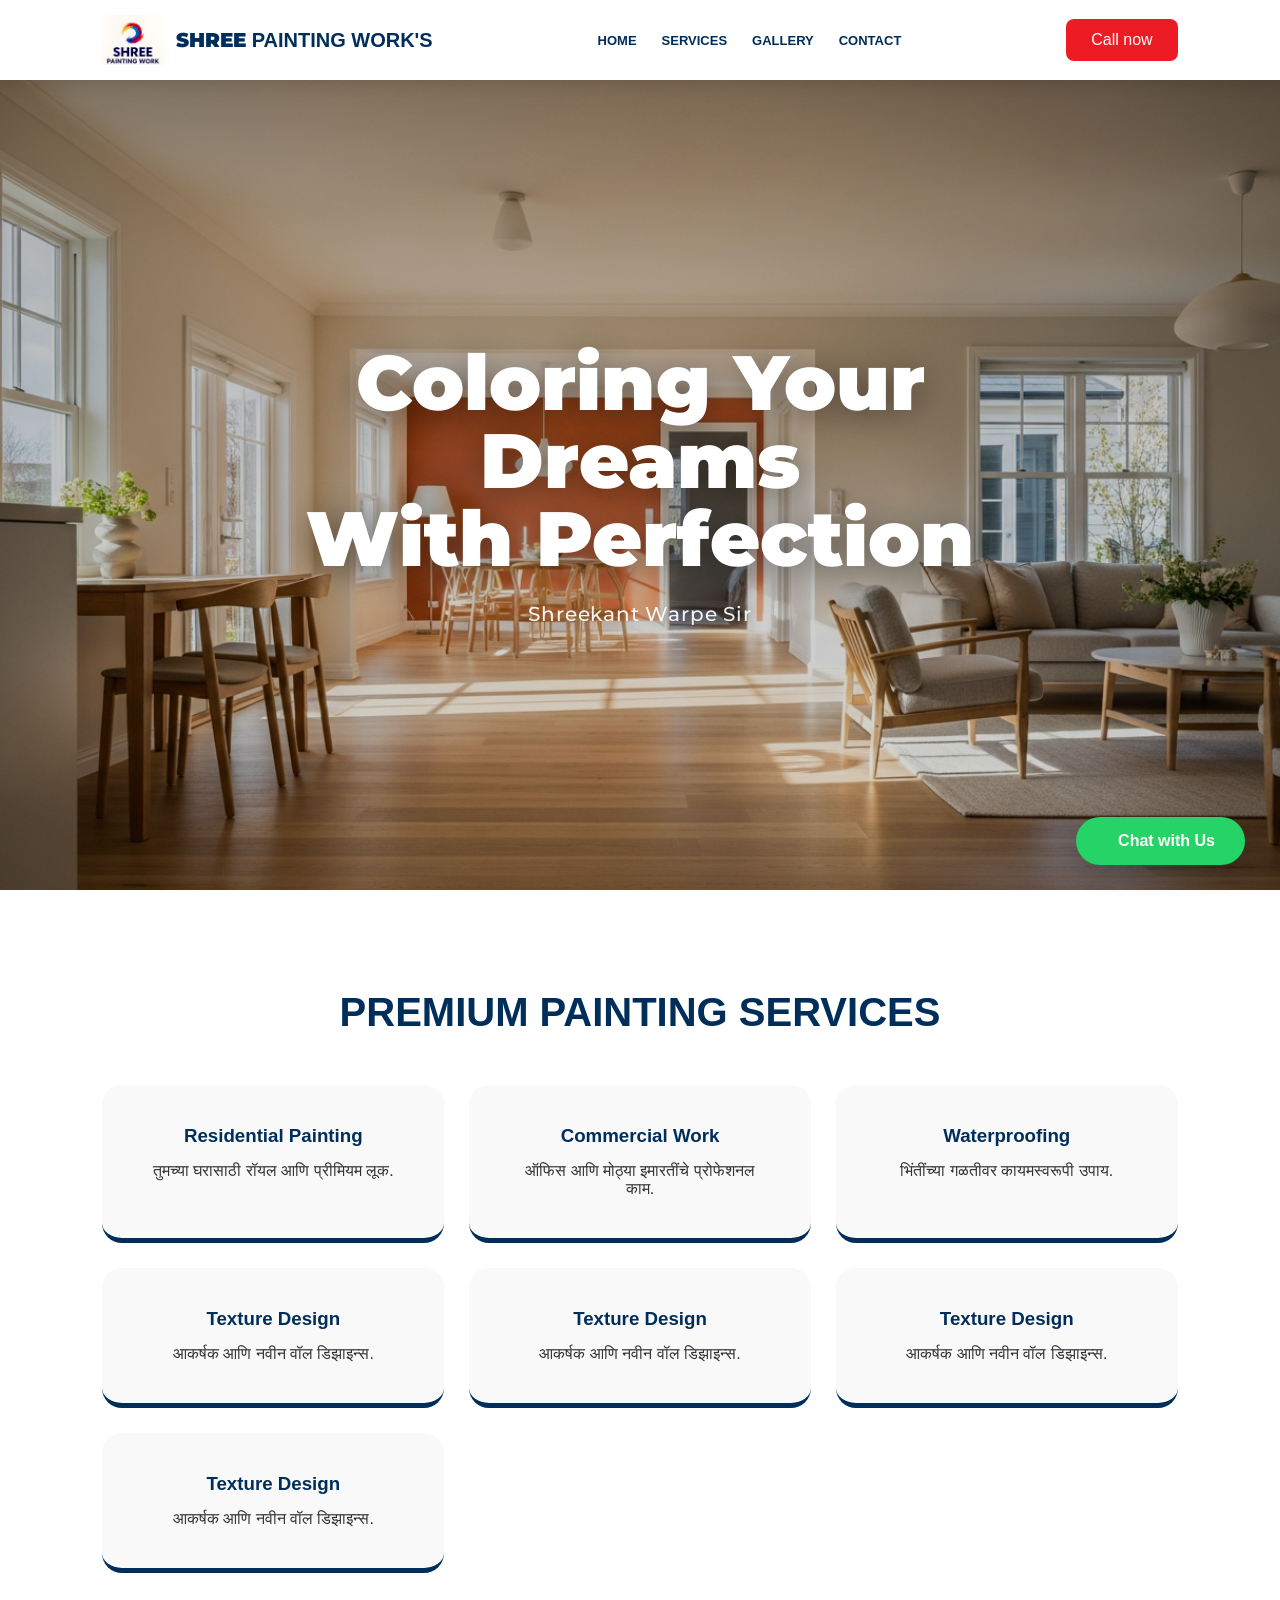
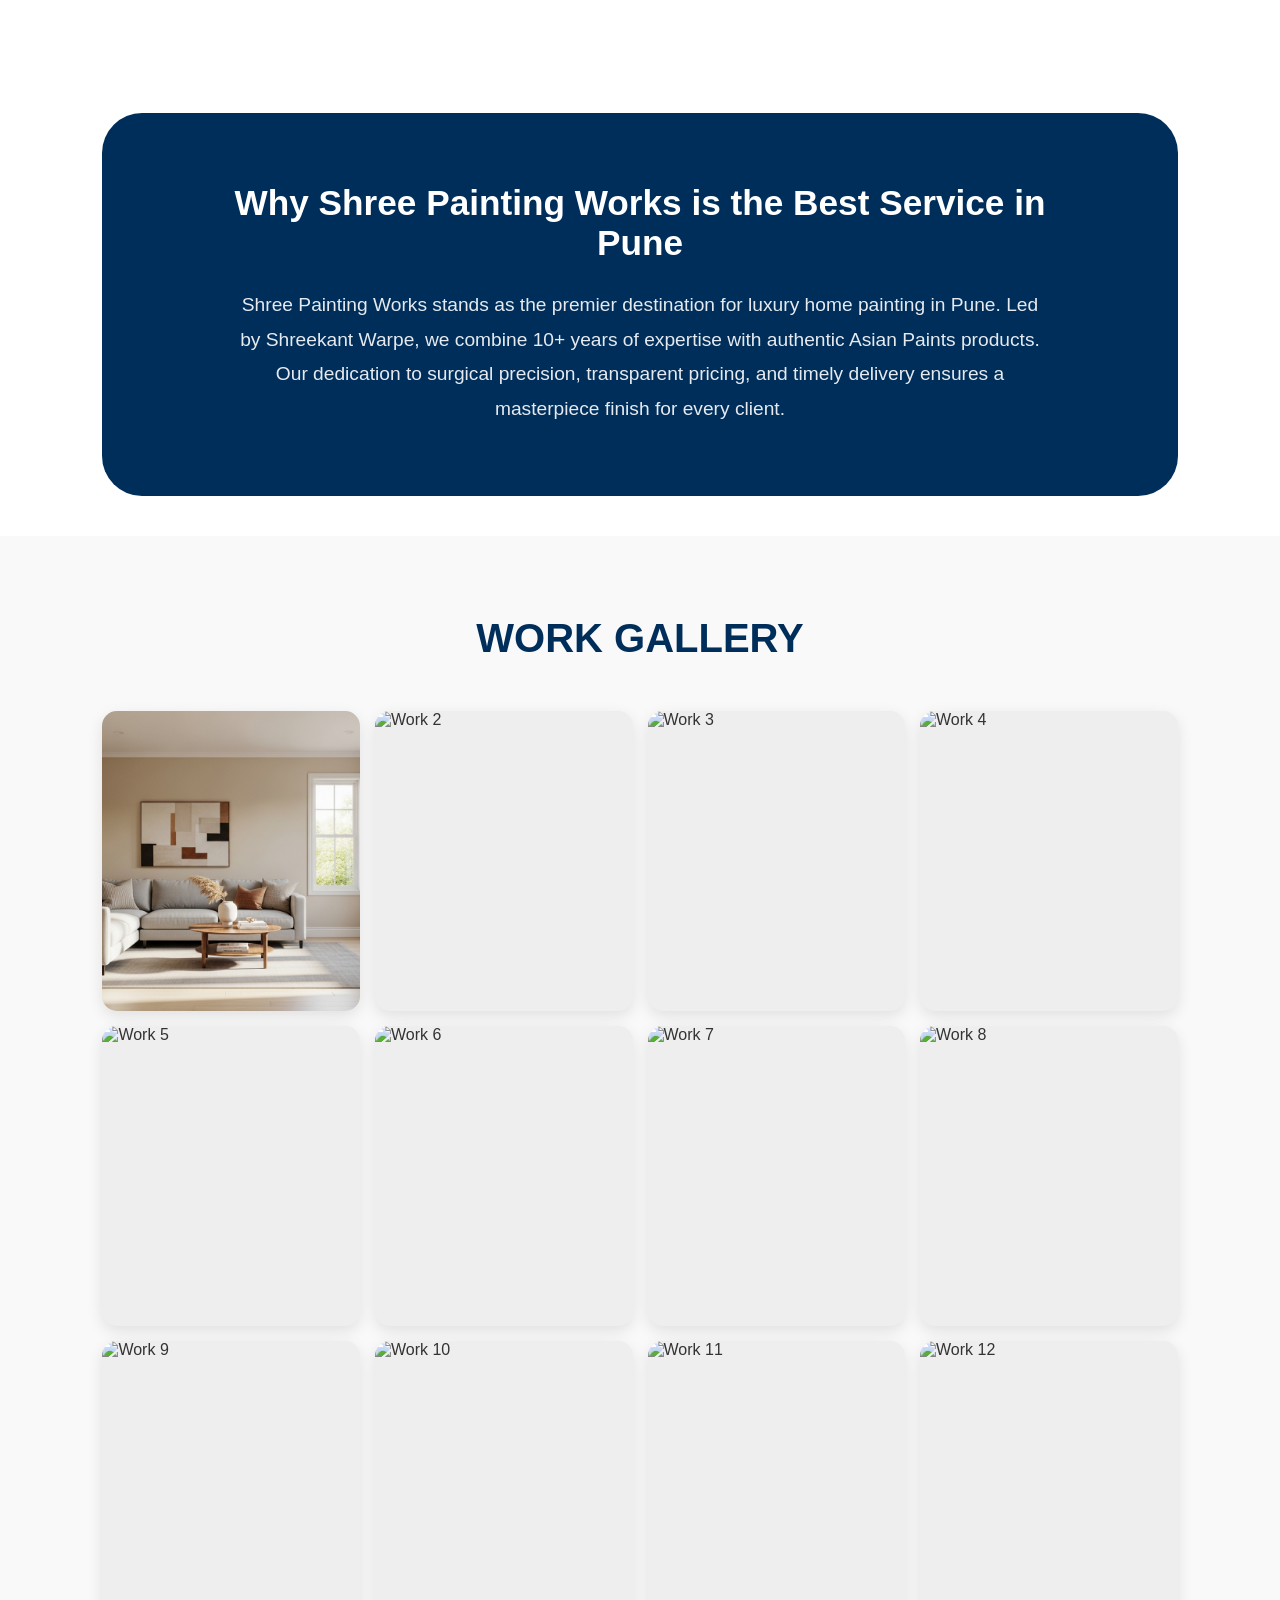
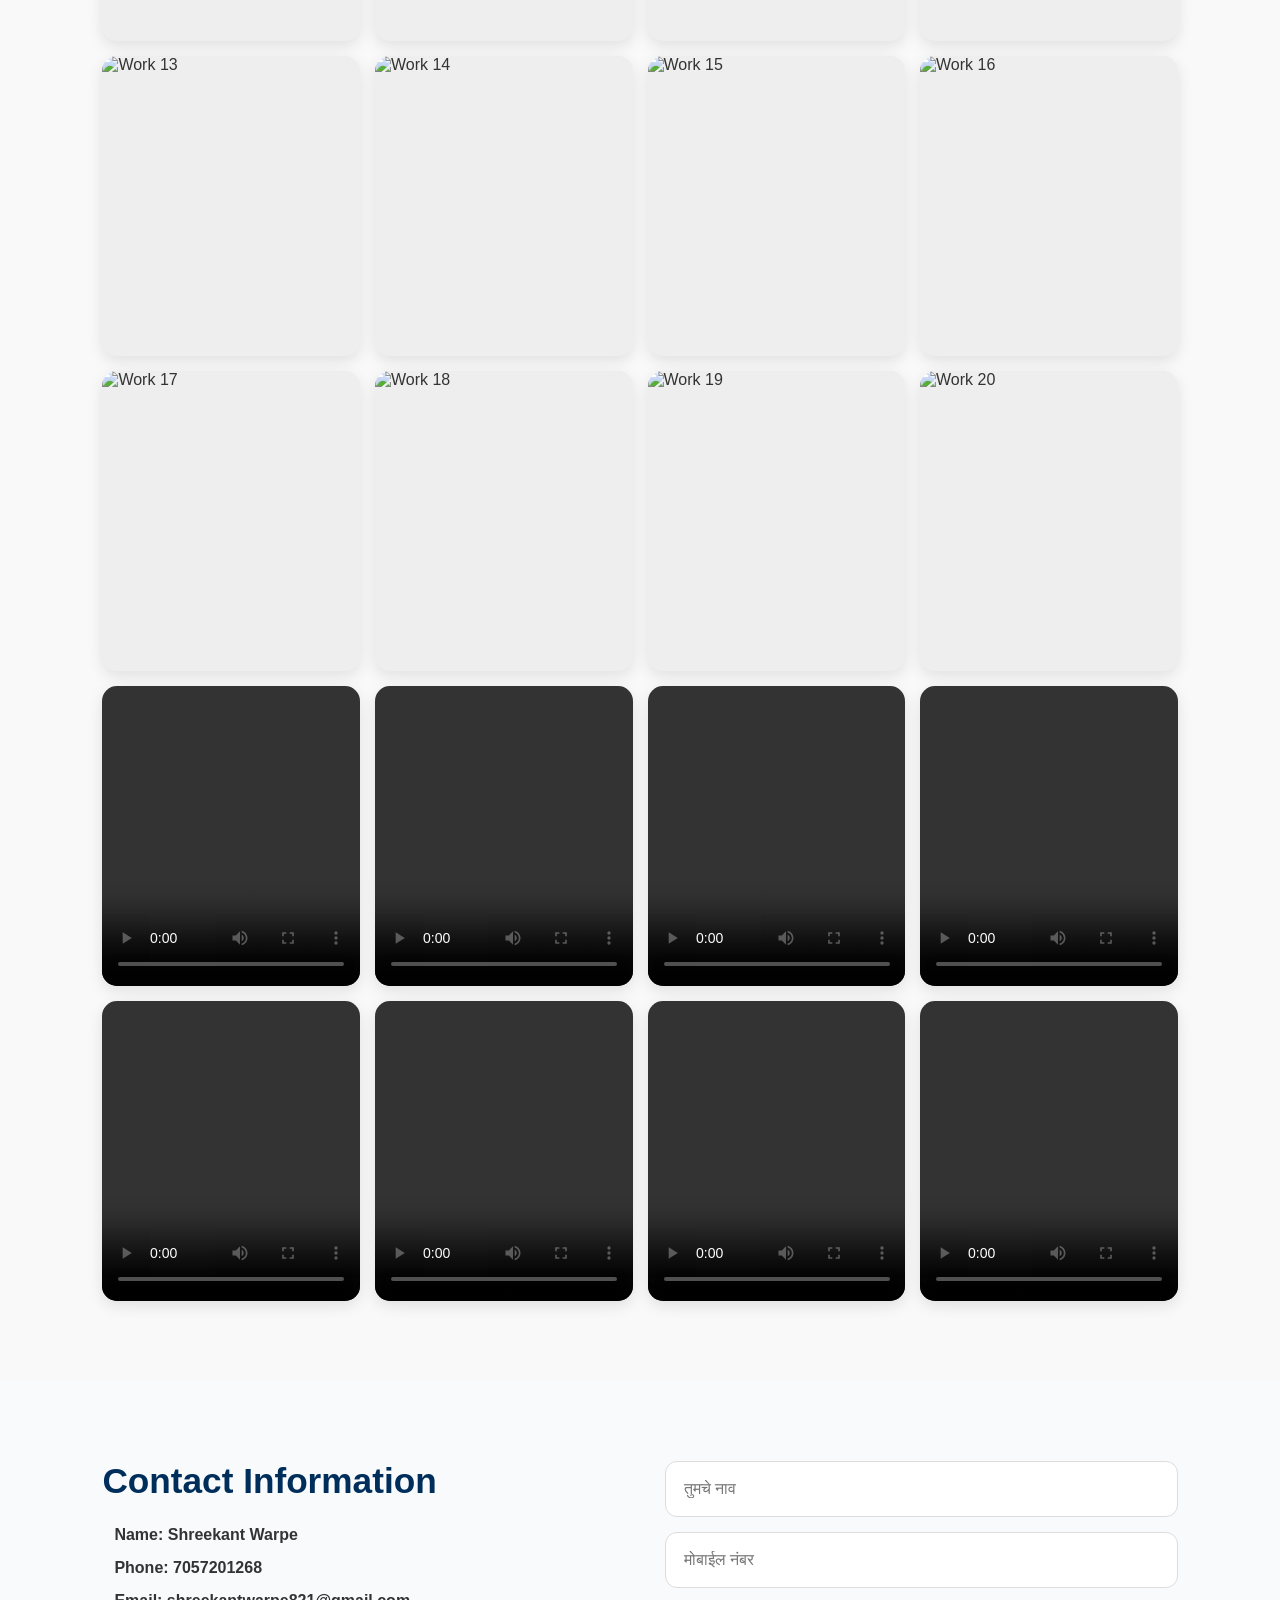
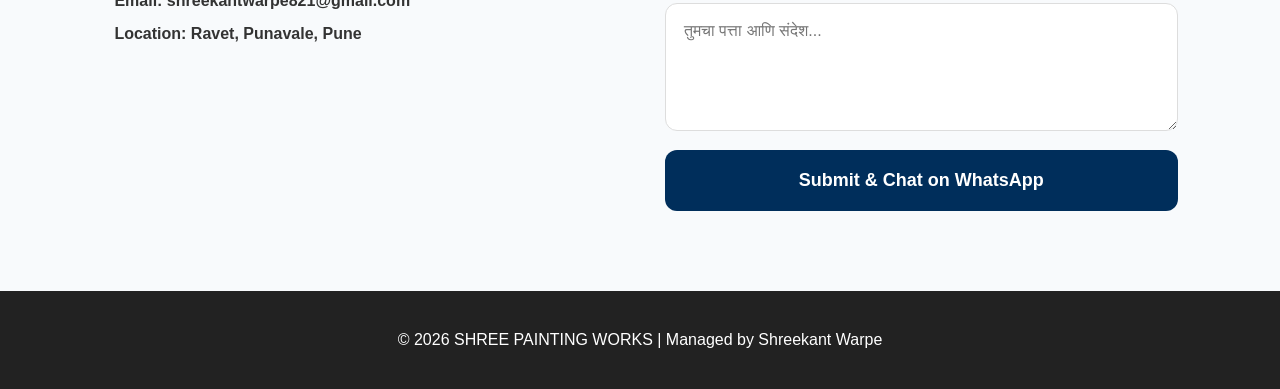
==== public/index.html @ ea41e93f "not found  folders" ====
<!DOCTYPE html>
<html lang="mr">

<head>
    <meta charset="UTF-8">
    <meta name="viewport" content="width=device-width, initial-scale=1.0">
    <title>SHREE PAINTING WORKS | Shreekant Warpe</title>

    <!-- Premium Fonts & Icons -->
    <link rel="preconnect" href="https://fonts.googleapis.com">
    <link rel="preconnect" href="https://fonts.gstatic.com" crossorigin>
    <link href="https://fonts.googleapis.com/css2?family=Montserrat:wght@400;500;700;900&display=swap" rel="stylesheet">
    <script type="text/javascript" src="https://cdn.jsdelivr.net/npm/@emailjs/browser@3/dist/email.min.js"></script>

    <style>
        :root {
            --primary: #ed1c24;
            --navy: #002e5b;
            --whatsapp: #25D366;
            --insta: #E1306C;
            --fb: #1877F2;
            --gold: #FFD700;
        }

        * {
            margin: 0;
            padding: 0;
            box-sizing: border-box;
            font-family: 'Plus Jakarta Sans', sans-serif;
            scroll-behavior: smooth;
        }

        body {
            background: #ffffff;
            color: #333;
            overflow-x: hidden;
        }

        /* Navigation */
        nav {
            display: flex;
            justify-content: space-between;
            align-items: center;
            padding: 15px 8%;
            background: #fff;
            position: sticky;
            top: 0;
            z-index: 1000;
            box-shadow: 0 4px 15px rgba(0, 0, 0, 0.1);
        }

        .logo-area {
            display: flex;
            align-items: center;
            text-decoration: none;
        }

        .logo-area img {
            height: 50px;
            margin-right: 12px;
        }

        .logo-text {
            font-family: 'Montserrat', sans-serif;
            font-size: 20px;
            font-weight: 900;
            color: var(--navy);
        }

        .nav-links {
            display: flex;
            list-style: none;
            gap: 25px;
        }

        .nav-links a {
            text-decoration: none;
            color: var(--navy);
            font-weight: 700;
            font-size: 13px;
            text-transform: uppercase;
        }

        .mobile-menu-btn {
            display: none;
            flex-direction: column;
            justify-content: space-between;
            width: 28px;
            height: 22px;
            background: transparent;
            border: none;
            cursor: pointer;
            padding: 0;
        }

        .mobile-menu-btn span {
            display: block;
            height: 3px;
            width: 100%;
            background: var(--navy);
            border-radius: 2px;
        }

        .nav-links.active {
            display: flex;
            flex-direction: column;
            position: absolute;
            top: 100%;
            left: 0;
            right: 0;
            background: #fff;
            padding: 20px 8%;
            gap: 20px;
            box-shadow: 0 15px 30px rgba(0, 0, 0, 0.12);
            border-bottom-left-radius: 20px;
            border-bottom-right-radius: 20px;
            z-index: 1001;
        }

        .nav-links.active a {
            font-size: 16px;
            padding: 10px 0;
        }

        /* HERO SECTION */
        .hero {
            min-height: 90vh;
            display: flex;
            align-items: center;
            justify-content: center;
            padding: 0 1.5rem;
            background: linear-gradient(180deg, rgba(0, 0, 0, 0.28), rgba(0, 0, 0, 0.14)), url('hero.png') center/cover no-repeat;
            text-align: center;
            color: #fff;
        }

        .hero-content {
            max-width: 900px;
            width: 100%;
            padding: 2rem;
        }

        .hero h1 {
            font-family: 'Montserrat', sans-serif;
            font-size: clamp(3rem, 6vw, 5.2rem);
            font-weight: 900;
            line-height: 1.02;
            color: #ffffff;
            text-shadow: 0 6px 35px rgba(0, 0, 0, 0.45);
        }

        .hero-name {
            font-family: 'Montserrat', sans-serif;
            font-size: 1.25rem;
            margin-top: 24px;
            font-weight: 500;
            color: rgba(255, 255, 255, 0.92);
            letter-spacing: 0.04em;
            text-shadow: 0 2px 12px rgba(0, 0, 0, 0.25);
        }

        @media (max-width: 768px) {
            .hero h1 {
                font-size: clamp(2.2rem, 10vw, 3.6rem);
            }

            .hero-name {
                font-size: 1.05rem;
            }
        }

        @media (max-width: 768px) {
            .hero h1 {
                font-size: clamp(2rem, 9vw, 3.5rem);
            }

            .hero p {
                font-size: 1.4rem;
            }

            .hero-profile-img {
                width: 140px;
                height: 140px;
            }
        }

        /* PREMIUM SERVICES SECTION */
        .section {
            padding: 100px 8%;
        }

        .section-title {
            text-align: center;
            font-size: 2.5rem;
            color: var(--navy);
            margin-bottom: 50px;
            font-weight: 800;
            text-transform: uppercase;
        }

        .services-grid {
            display: grid;
            grid-template-columns: repeat(auto-fit, minmax(280px, 1fr));
            gap: 25px;
        }

        .service-card {
            background: #f9f9f9;
            padding: 40px;
            border-radius: 20px;
            text-align: center;
            border-bottom: 5px solid var(--navy);
            transition: 0.3s;
        }

        .service-card:hover {
            transform: translateY(-10px);
            border-color: var(--primary);
            background: #fff;
            box-shadow: 0 15px 30px rgba(0, 0, 0, 0.1);
        }

        .service-card i {
            font-size: 50px;
            color: var(--primary);
            margin-bottom: 20px;
        }

        .service-card h3 {
            color: var(--navy);
            margin-bottom: 15px;
        }

        /* WHY BEST SERVICE CONTENT */
        .why-best-box {
            background: var(--navy);
            color: white;
            padding: 70px 10%;
            border-radius: 40px;
            margin: 40px 8%;
            text-align: center;
        }

        .why-best-box p {
            font-size: 1.2rem;
            line-height: 1.8;
            opacity: 0.9;
        }

        /* GALLERY (20 Photos + 8 Videos) */
        .gallery-grid {
            display: grid;
            grid-template-columns: repeat(auto-fit, minmax(250px, 1fr));
            gap: 15px;
        }

        .media-item {
            border-radius: 15px;
            overflow: hidden;
            height: 300px;
            box-shadow: 0 5px 15px rgba(0, 0, 0, 0.1);
            background: #eee;
        }

        .media-item img,
        .media-item video {
            width: 100%;
            height: 100%;
            object-fit: cover;
        }

        /* CONTACT & SOCIAL */
        .contact-container {
            display: grid;
            grid-template-columns: 1fr 1fr;
            gap: 50px;
            padding: 80px 8%;
            background: #f8fafc;
        }

        .info-side h3 {
            font-size: 2.2rem;
            color: var(--navy);
            margin-bottom: 25px;
        }

        .info-side p {
            margin-bottom: 15px;
            font-weight: 600;
        }

        .info-side i {
            color: var(--primary);
            margin-right: 12px;
        }

        .social-links {
            margin-top: 30px;
            display: flex;
            gap: 20px;
        }

        .social-link {
            text-decoration: none;
            font-size: 35px;
            transition: 0.3s;
        }

        .social-link.insta {
            color: var(--insta);
        }

        .social-link.fb {
            color: var(--fb);
        }

        .form-side input,
        .form-side textarea {
            width: 100%;
            padding: 18px;
            margin-bottom: 15px;
            border: 1px solid #ddd;
            border-radius: 12px;
            font-size: 16px;
            outline: none;
        }

        .btn-submit {
            background: var(--navy);
            color: white;
            width: 100%;
            padding: 20px;
            border: none;
            border-radius: 12px;
            font-weight: 800;
            cursor: pointer;
            font-size: 18px;
        }

        /* WHATSAPP FIXED */
        .wa-chat {
            position: fixed;
            bottom: 35px;
            right: 35px;
            background: var(--whatsapp);
            color: white;
            padding: 15px 30px;
            border-radius: 50px;
            display: flex;
            align-items: center;
            gap: 12px;
            text-decoration: none;
            font-weight: 800;
            z-index: 2000;
            box-shadow: 0 10px 25px rgba(0, 0, 0, 0.2);
        }

        @media (max-width: 992px) {
            .mobile-menu-btn {
                display: flex;
            }

            .nav-links {
                display: none;
            }

            .logo-area {
                gap: 12px;
            }

            nav {
                padding: 15px 4%;
            }

            .contact-container {
                grid-template-columns: 1fr;
            }

            .hero {
                height: 75vh;
                padding: 40px 8px;
            }

            .hero h1 {
                font-size: 2.8rem;
            }

            .hero p {
                font-size: 1.1rem;
            }

            .section {
                padding: 70px 4%;
            }

            .why-best-box {
                padding: 50px 4%;
                margin: 30px 4%;
            }

            .contact-container {
                padding: 50px 4%;
            }
        }
    </style>
</head>

<body>

    <nav>
        <a href="#home" class="logo-area">
            <img src="logo.png" alt="SHREE Logo">
            <div class="logo-text">SHREE <span>PAINTING WORK'S</span></div>
        </a>
        <button class="mobile-menu-btn" aria-label="Open menu">
            <span></span>
            <span></span>
            <span></span>
        </button>
        <ul class="nav-links">
            <li><a href="#home">Home</a></li>
            <li><a href="#services">Services</a></li>
            <li><a href="#gallery">Gallery</a></li>
            <li><a href="#contact">Contact</a></li>
        </ul>
        <a href="tel:7057201268"
            style="background:var(--primary); color:white; padding:12px 25px; text-decoration:none; border-radius:8px; font: weight 400px;;">Call now</a>
    </nav>

    <!-- HERO SECTION -->
    <section class="hero" id="home">
        <div class="hero-content">
            <h1>Coloring Your Dreams <br> With Perfection</h1>
            <p class="hero-name">Shreekant  Warpe Sir</p>
        </div>
    </section>

    <!-- PREMIUM SERVICES -->
    <section class="section" id="services">
        <h2 class="section-title">Premium Painting Services</h2>
        <div class="services-grid">
            <div class="service-card"><i class="fas fa-home"></i>
                <h3>Residential Painting</h3>
                <p>तुमच्या घरासाठी रॉयल आणि प्रीमियम लूक.</p>
            </div>
            <div class="service-card"><i class="fas fa-building"></i>
                <h3>Commercial Work</h3>
                <p>ऑफिस आणि मोठ्या इमारतींचे प्रोफेशनल काम.</p>
            </div>
            <div class="service-card"><i class="fas fa-tint-slash"></i>
                <h3>Waterproofing</h3>
                <p>भिंतींच्या गळतीवर कायमस्वरूपी उपाय.</p>
            </div>
            <div class="service-card"><i class="fas fa-magic"></i>
                <h3>Texture Design</h3>
                <p>आकर्षक आणि नवीन वॉल डिझाइन्स.</p>
            </div>
            <div class="service-card"><i class="fas fa-magic"></i>
                <h3>Texture Design</h3>
                <p>आकर्षक आणि नवीन वॉल डिझाइन्स.</p>
            </div>

            <div class="service-card"><i class="fas fa-magic"></i>
                <h3>Texture Design</h3>
                <p>आकर्षक आणि नवीन वॉल डिझाइन्स.</p>
            </div>
                <div class="service-card"><i class="fas fa-magic"></i>
                    <h3>Texture Design</h3>
                    <p>आकर्षक आणि नवीन वॉल डिझाइन्स.</p>   
        </div>
    </section>

    <!-- WHY BEST SERVICE -->
    <section class="why-best-box">
        <h2 style="font-size: 2.2rem; margin-bottom: 25px;">Why Shree Painting Works is the Best Service in Pune</h2>
        <p>Shree Painting Works stands as the premier destination for luxury home painting in Pune. Led by Shreekant
            Warpe, we combine 10+ years of expertise with authentic Asian Paints products. Our dedication to surgical
            precision, transparent pricing, and timely delivery ensures a masterpiece finish for every client.</p>
    </section>

    <!-- GALLERY (20 Photos + 8 Videos) -->
    <section id="gallery" style="background:#f9f9f9; padding: 80px 8%;">
        <h2 class="section-title">Work Gallery</h2>
        <div class="gallery-grid">
            <script>
                for (let i = 1; i <= 20; i++) {
                    document.write(`<div class="media-item"><img src="work${i}.jpg" alt="Work ${i}"></div>`);
                }
                for (let v = 1; v <= 8; v++) {
                    document.write(`<div class="media-item"><video src="video${v}.mp4" controls></video></div>`);
                }
            </script>
        </div>
    </section>

    <!-- CONTACT & SOCIAL -->
    <section class="contact-container" id="contact">
        <div class="info-side">
            <h3>Contact Information</h3>
            <p><i class="fas fa-user"></i> <strong>Name:</strong> Shreekant Warpe</p>
            <p><i class="fas fa-phone-alt"></i> <strong>Phone:</strong> 7057201268</p>
            <p><i class="fas fa-envelope"></i> <strong>Email:</strong> shreekantwarpe821@gmail.com</p>
            <p><i class="fas fa-map-marker-alt"></i> <strong>Location:</strong> Ravet, Punavale, Pune</p>

            <div class="social-links">
                <a href="https://instagram.com" target="_blank" class="social-link insta"><i
                        class="fab fa-instagram"></i></a>
                <a href="https://facebook.com" target="_blank" class="social-link fb"><i
                        class="fab fa-facebook"></i></a>
            </div>
        </div>
        <div class="form-side">
            <form id="final-form">
                <input type="text" id="uname" name="from_name" placeholder="तुमचे नाव" required>
                <input type="tel" id="uphone" name="user_phone" placeholder="मोबाईल नंबर" required>
                <textarea id="umsg" name="message" rows="5" placeholder="तुमचा पत्ता आणि संदेश..." required></textarea>
                <button type="submit" id="submitBtn" class="btn-submit">Submit & Chat on WhatsApp</button>
            </form>
        </div>
    </section>

    <footer style="text-align: center; padding: 40px; background: #222; color: #fff;">
        &copy; 2026 SHREE PAINTING WORKS | Managed by Shreekant Warpe
    </footer>

    <!-- WHATSAPP FLOATING: Fixed Direct Link -->
    <a href="https://wa.me/917057201268?text=Hello%20Shree%20Painting%20Works" class="wa-chat" target="_blank">
        <i class="fab fa-whatsapp" style="font-size:28px;"></i>
        <span>Chat with Us</span>
    </a>

    <script>
        if (typeof emailjs !== 'undefined' && emailjs.init) {
            emailjs.init("YOUR_PUBLIC_KEY");
        }

        const menuButton = document.querySelector('.mobile-menu-btn');
        const navLinks = document.querySelector('.nav-links');
        if (menuButton && navLinks) {
            menuButton.addEventListener('click', function () {
                navLinks.classList.toggle('active');
            });

            document.querySelectorAll('.nav-links a').forEach(link => {
                link.addEventListener('click', function () {
                    navLinks.classList.remove('active');
                });
            });
        }

        document.querySelectorAll('.nav-links a').forEach(link => {
            link.addEventListener('click', function () {
                navLinks.classList.remove('active');
            });
        });

        document.getElementById('final-form').addEventListener('submit', function (e) {
            e.preventDefault();
            const btn = document.getElementById('submitBtn');
            const name = document.getElementById('uname').value;
            const phone = document.getElementById('uphone').value;
            const msg = document.getElementById('umsg').value;

            btn.innerText = 'Sending Details...';

            emailjs.sendForm('YOUR_SERVICE_ID', 'YOUR_TEMPLATE_ID', this).then(function () {
                const waLink = `https://wa.me/917057201268?text=नवीन%20चौकशी%20आली%20आहे:%0A*नाव:*%20${encodeURIComponent(name)}%0A*फोन:*%20${encodeURIComponent(phone)}%0A*मेसेज:*%20${encodeURIComponent(msg)}`;
                window.open(waLink, '_blank');
                alert('माहिती पाठवली आहे!');
                document.getElementById('final-form').reset();
                btn.innerText = 'Submit Success';
            }, function () { alert('त्रुटी आली, कृपया कॉल करा!'); btn.innerText = 'Submit Inquiry'; });
        });
    </script>
</body>

</html>
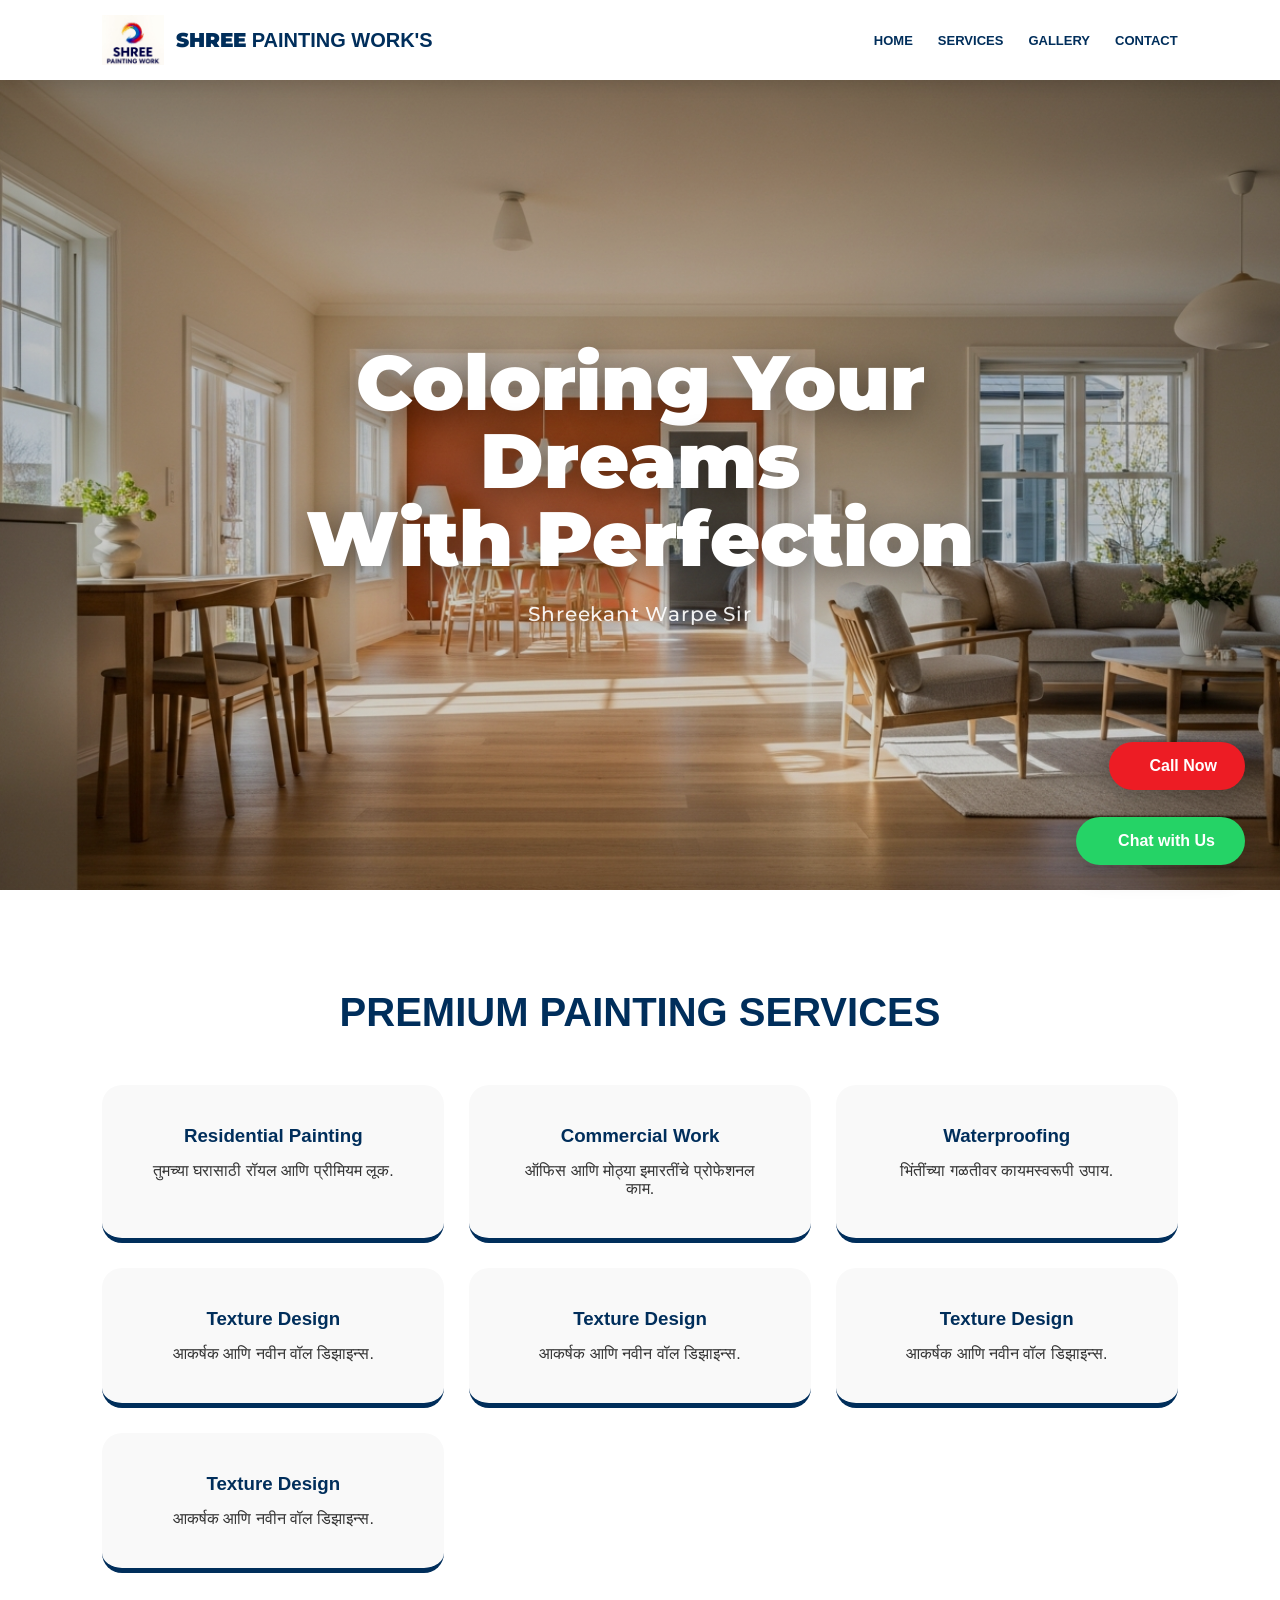
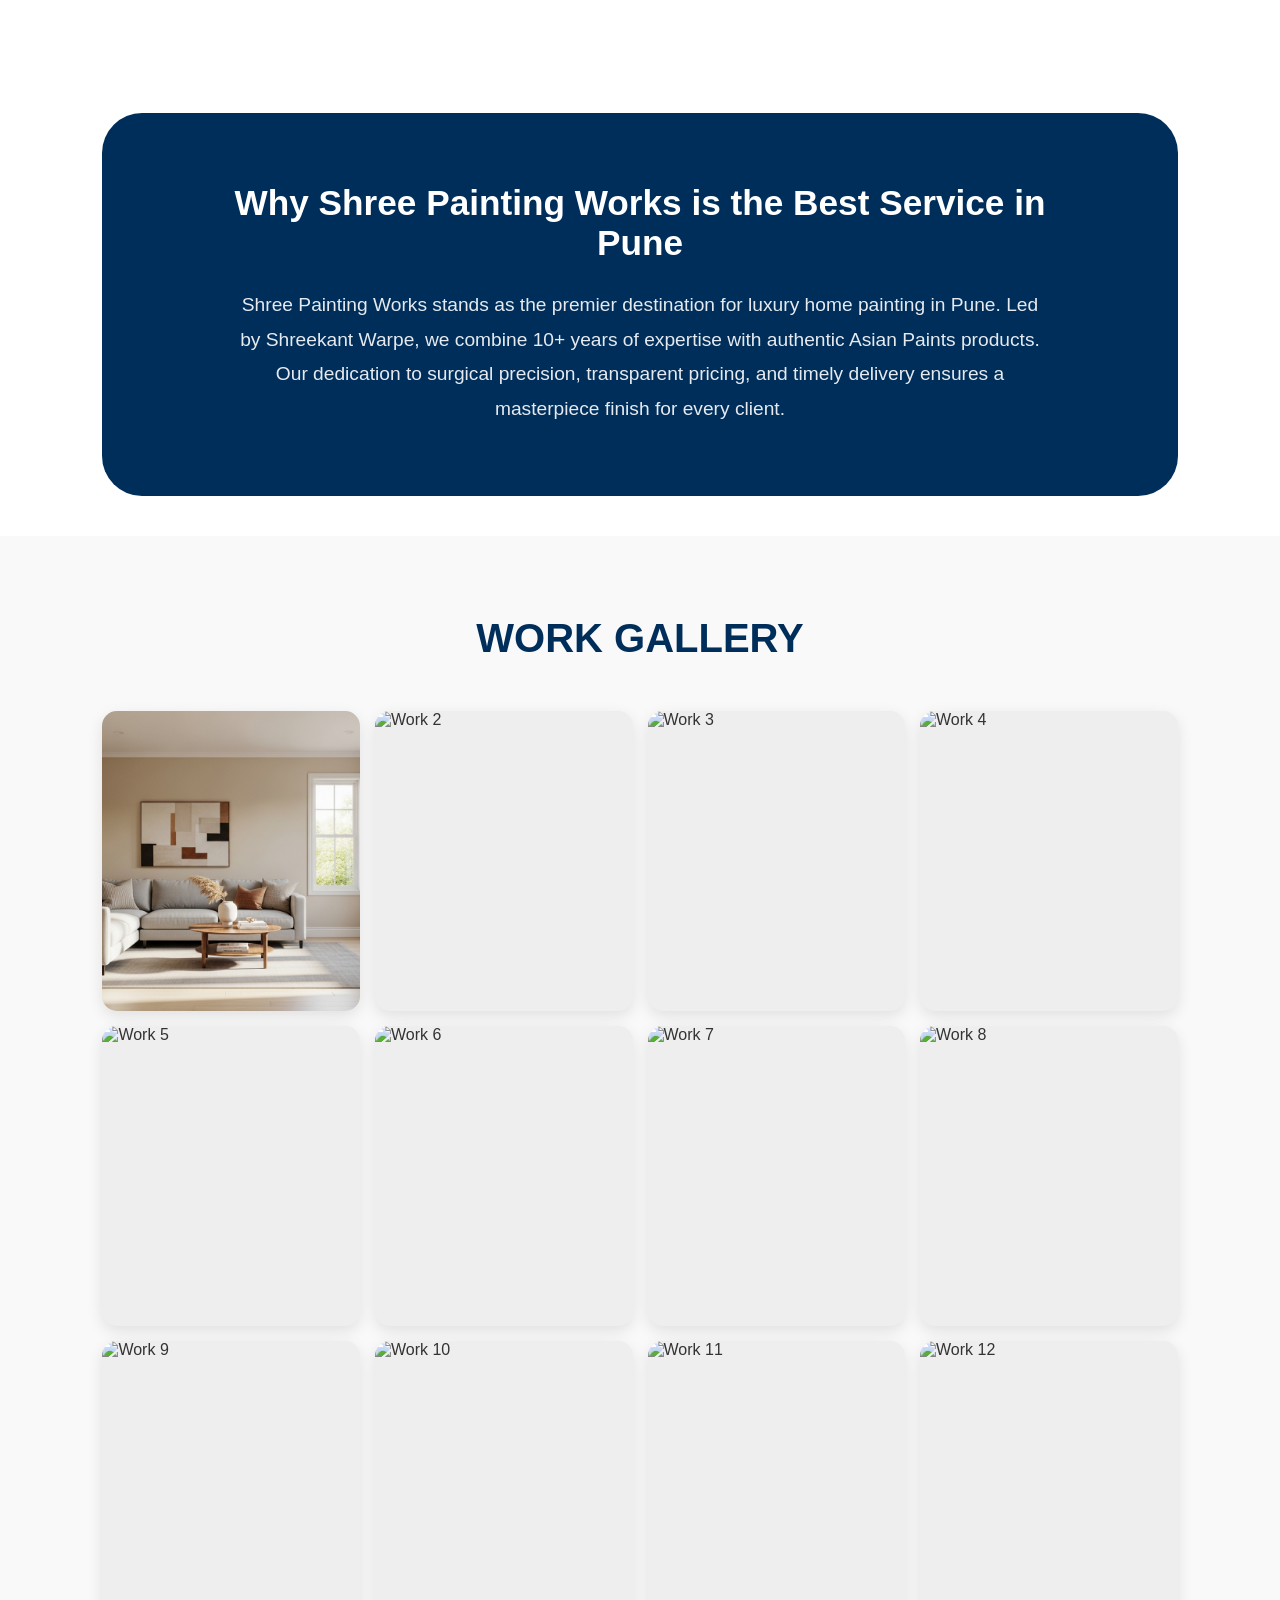
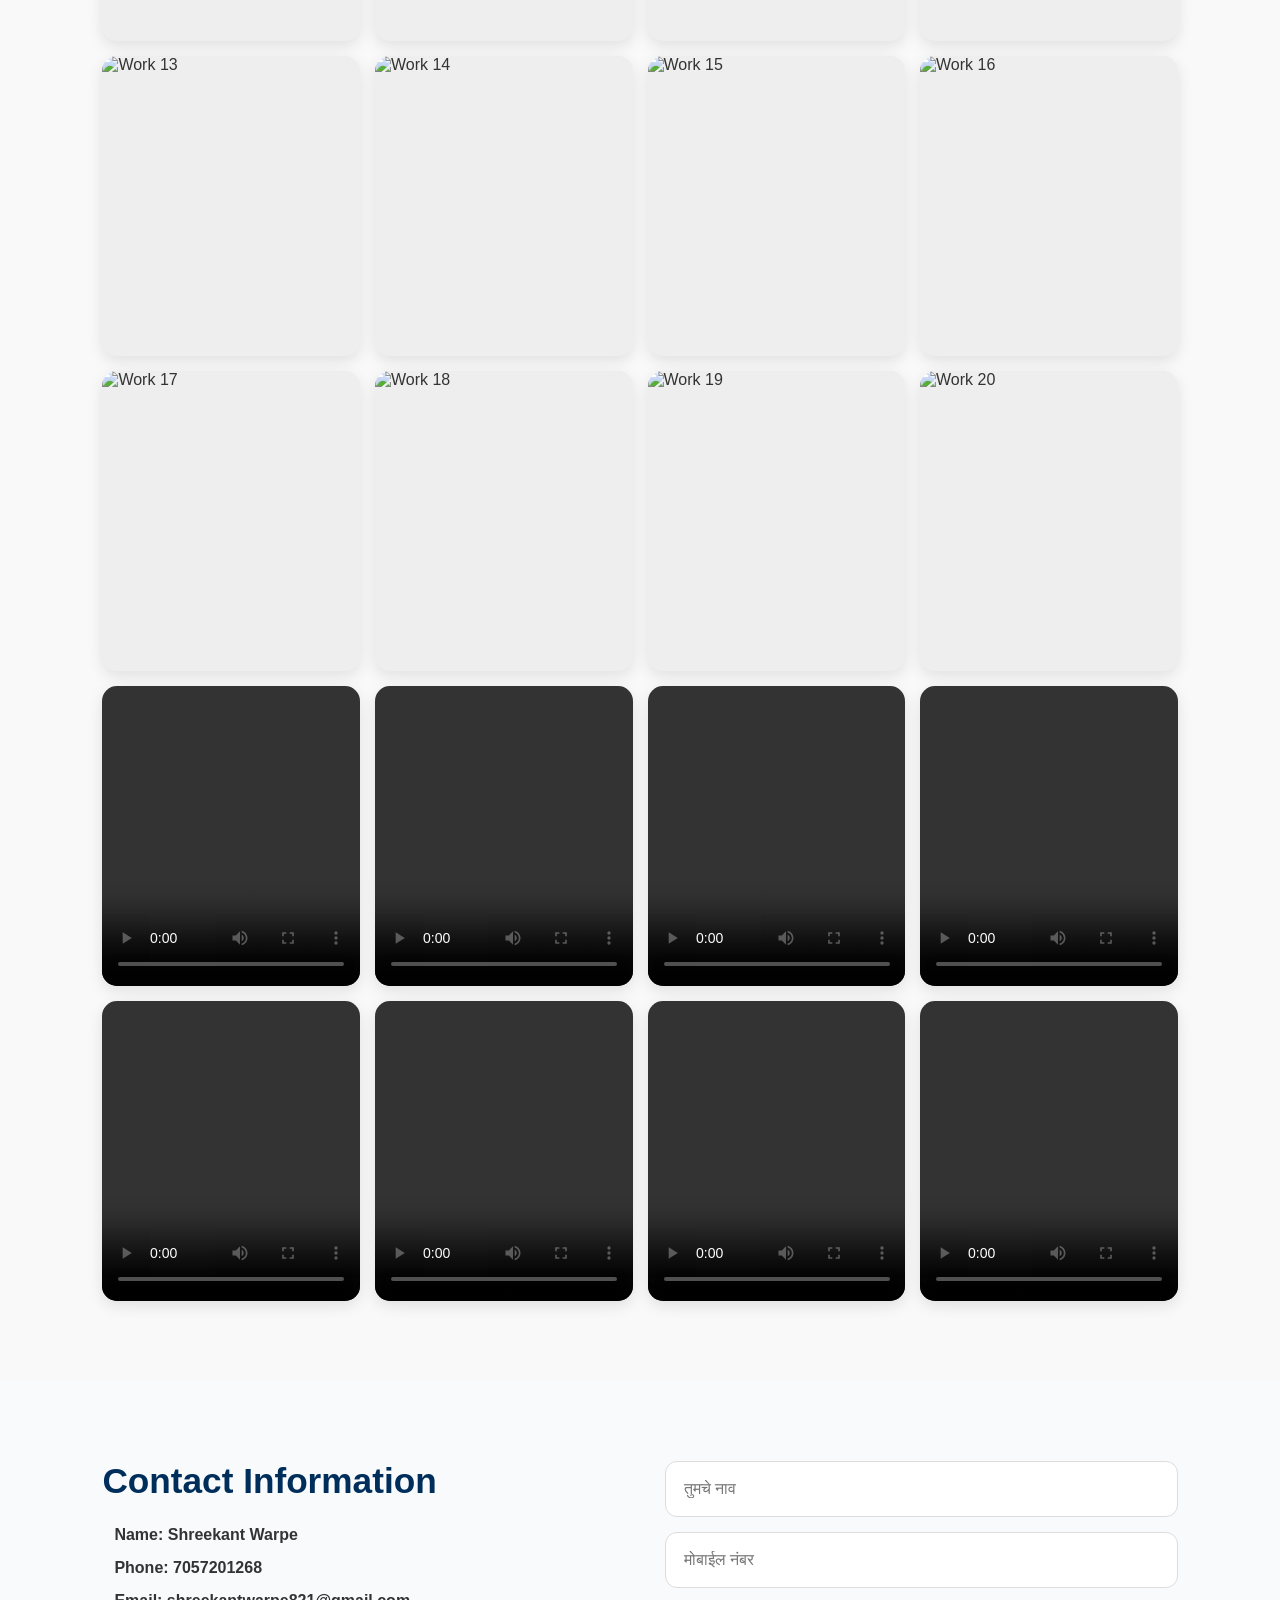
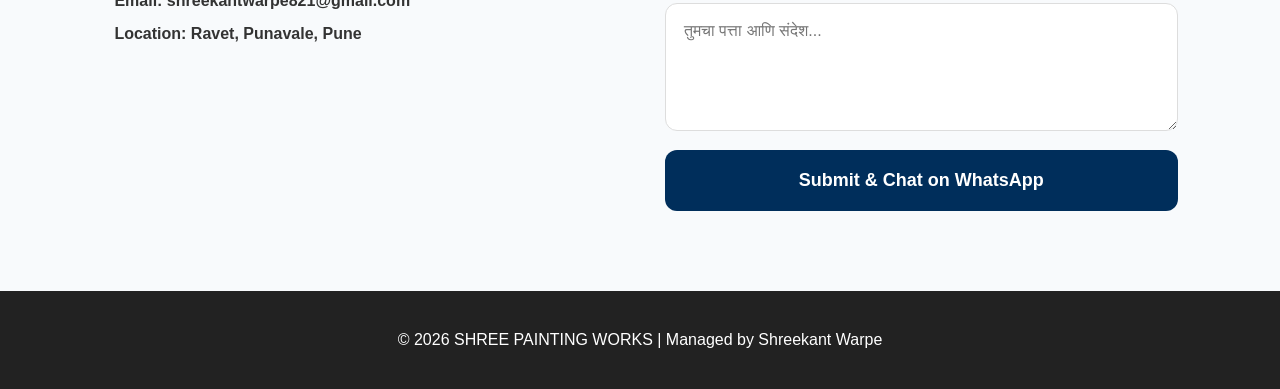
==== commit 3ee9cdfa: "change button near by whatapp button" ====
--- a/public/index.html
+++ b/public/index.html
@@ -338,6 +338,27 @@
         }
 
         /* WHATSAPP FIXED */
+        .call-now {
+            position: fixed;
+            bottom: 110px;
+            right: 35px;
+            background: var(--primary);
+            color: white;
+            padding: 15px 28px;
+            border-radius: 50px;
+            display: flex;
+            align-items: center;
+            gap: 12px;
+            text-decoration: none;
+            font-weight: 800;
+            z-index: 2000;
+            box-shadow: 0 10px 25px rgba(0, 0, 0, 0.2);
+        }
+
+        .call-now:hover {
+            transform: translateY(-2px);
+        }
+
         .wa-chat {
             position: fixed;
             bottom: 35px;
@@ -423,8 +444,7 @@
             <li><a href="#gallery">Gallery</a></li>
             <li><a href="#contact">Contact</a></li>
         </ul>
-        <a href="tel:7057201268"
-            style="background:var(--primary); color:white; padding:12px 25px; text-decoration:none; border-radius:8px; font: weight 400px;;">Call now</a>
+       
     </nav>
 
     <!-- HERO SECTION -->
@@ -523,6 +543,12 @@
         &copy; 2026 SHREE PAINTING WORKS | Managed by Shreekant Warpe
     </footer>
 
+    <!-- CALL NOW FLOATING BUTTON -->
+    <a href="tel:+917057201268" class="call-now">
+        <i class="fas fa-phone-alt" style="font-size:22px;"></i>
+        <span>Call Now</span>
+    </a>
+
     <!-- WHATSAPP FLOATING: Fixed Direct Link -->
     <a href="https://wa.me/917057201268?text=Hello%20Shree%20Painting%20Works" class="wa-chat" target="_blank">
         <i class="fab fa-whatsapp" style="font-size:28px;"></i>
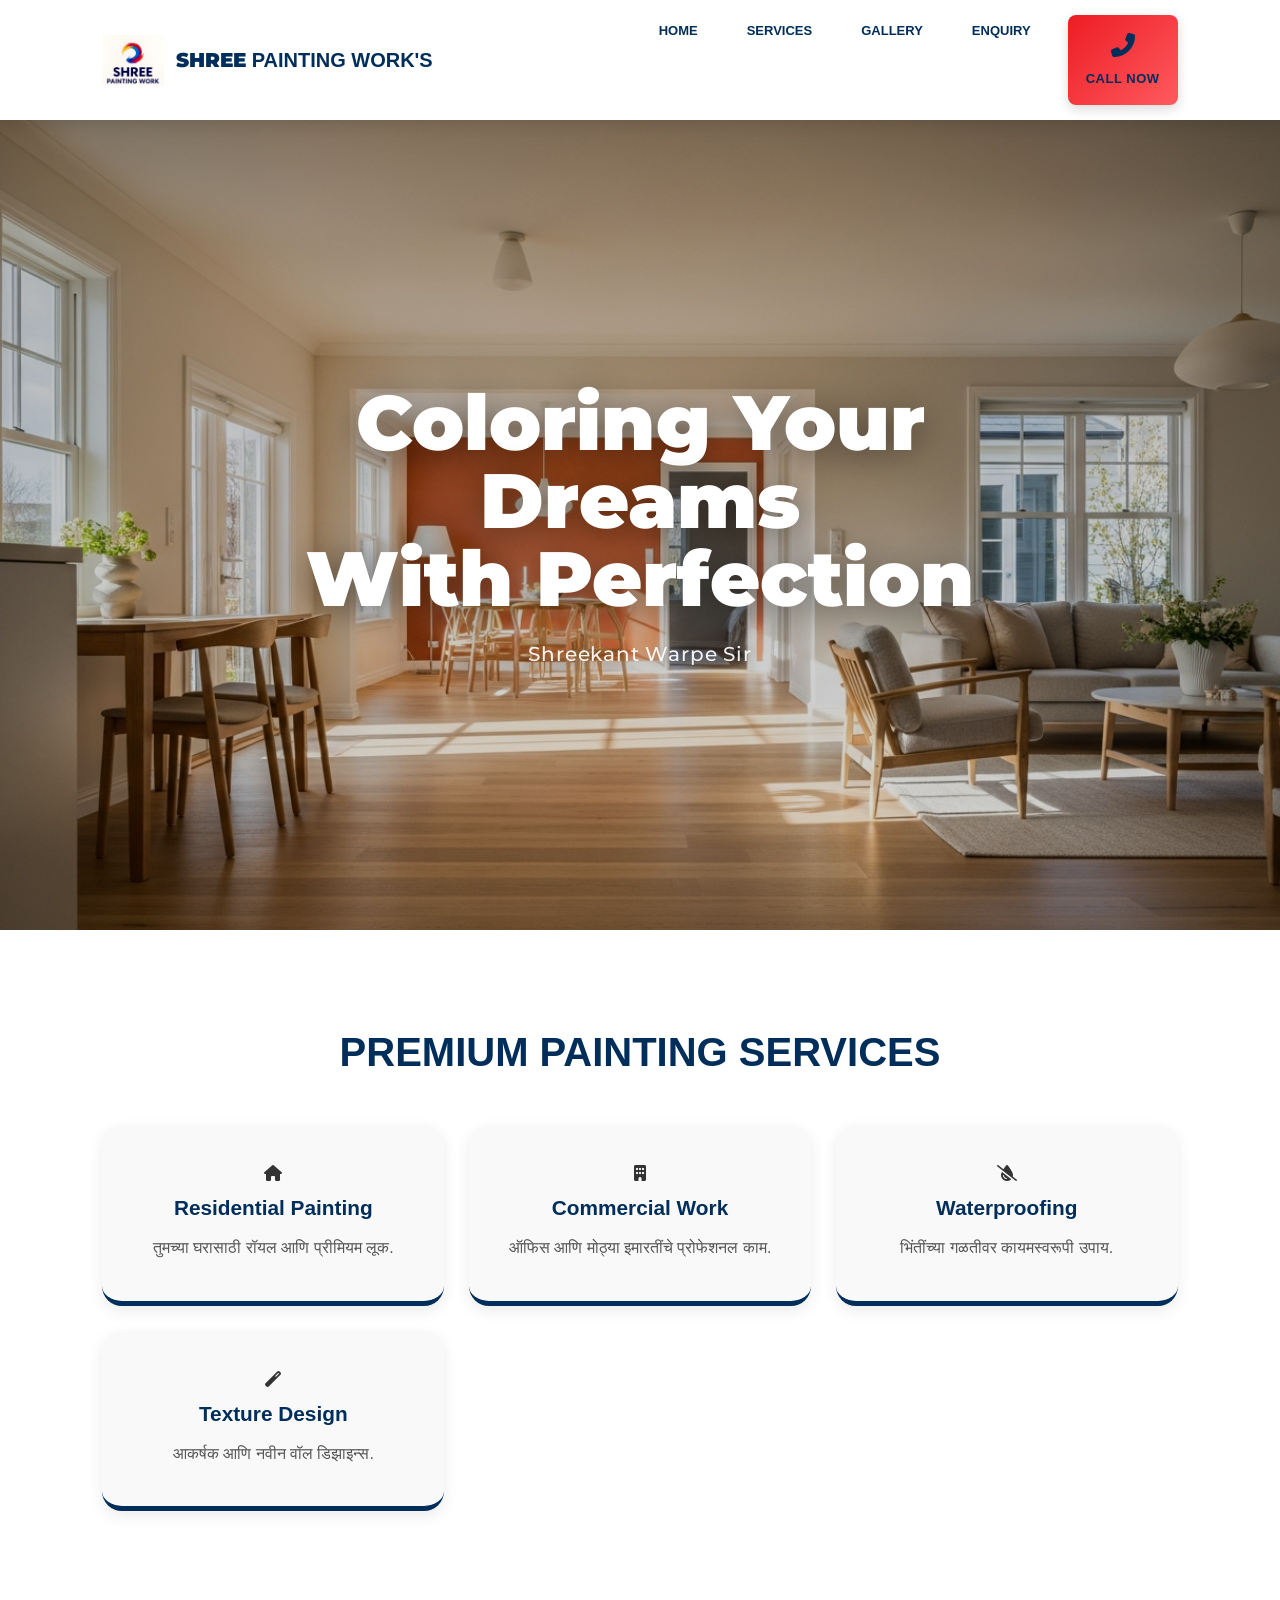
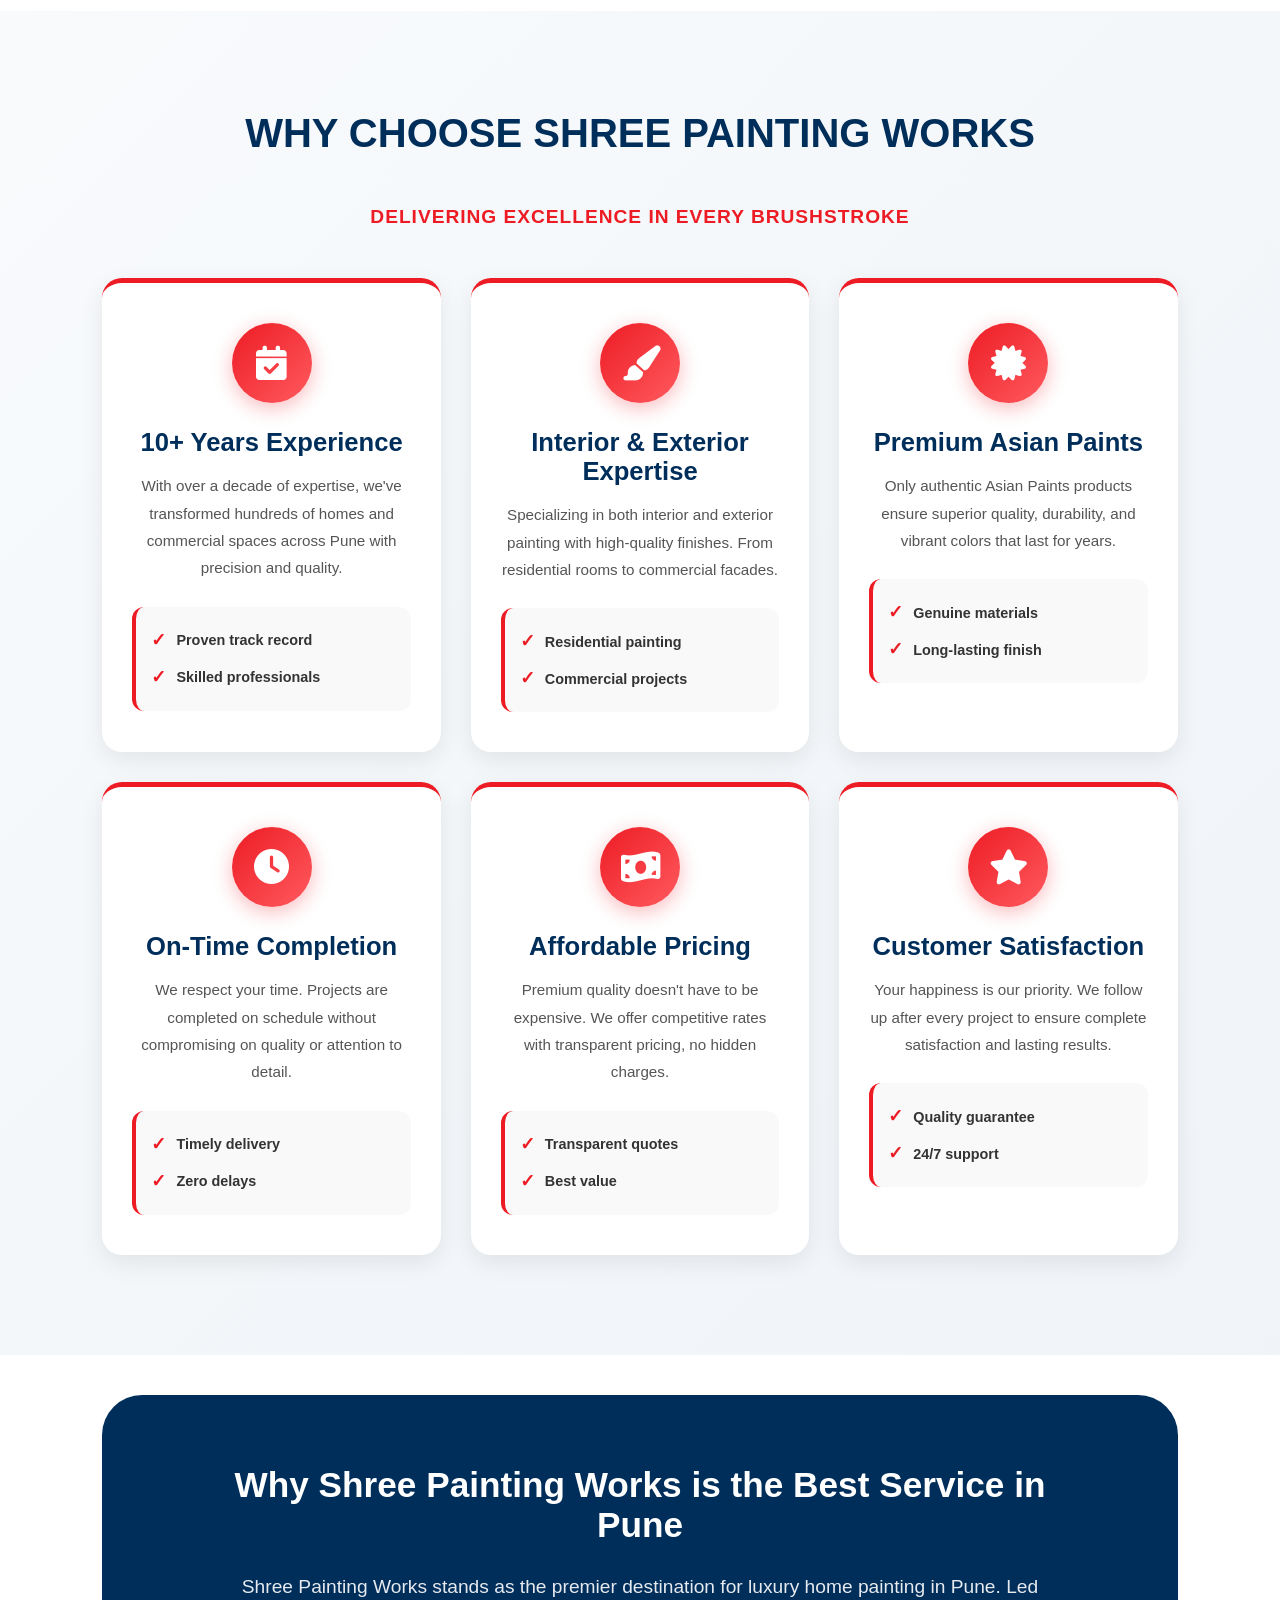
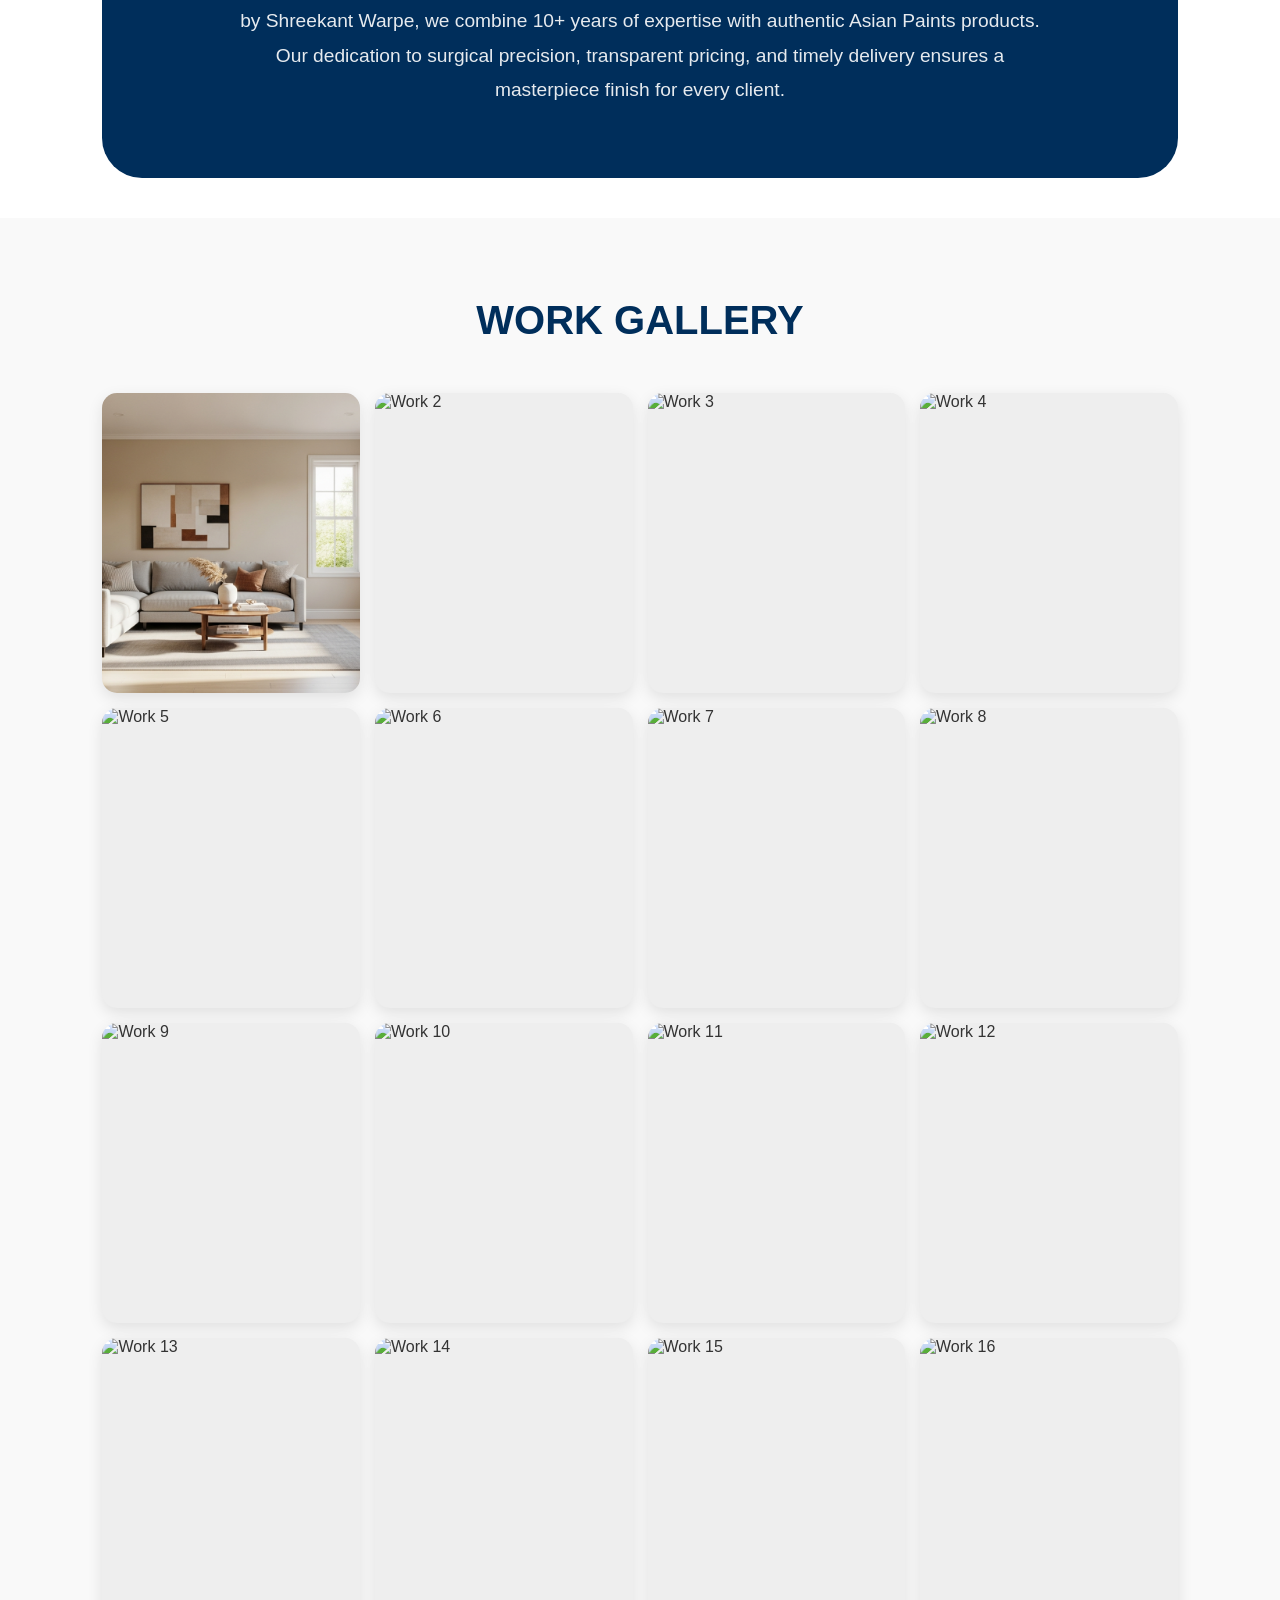
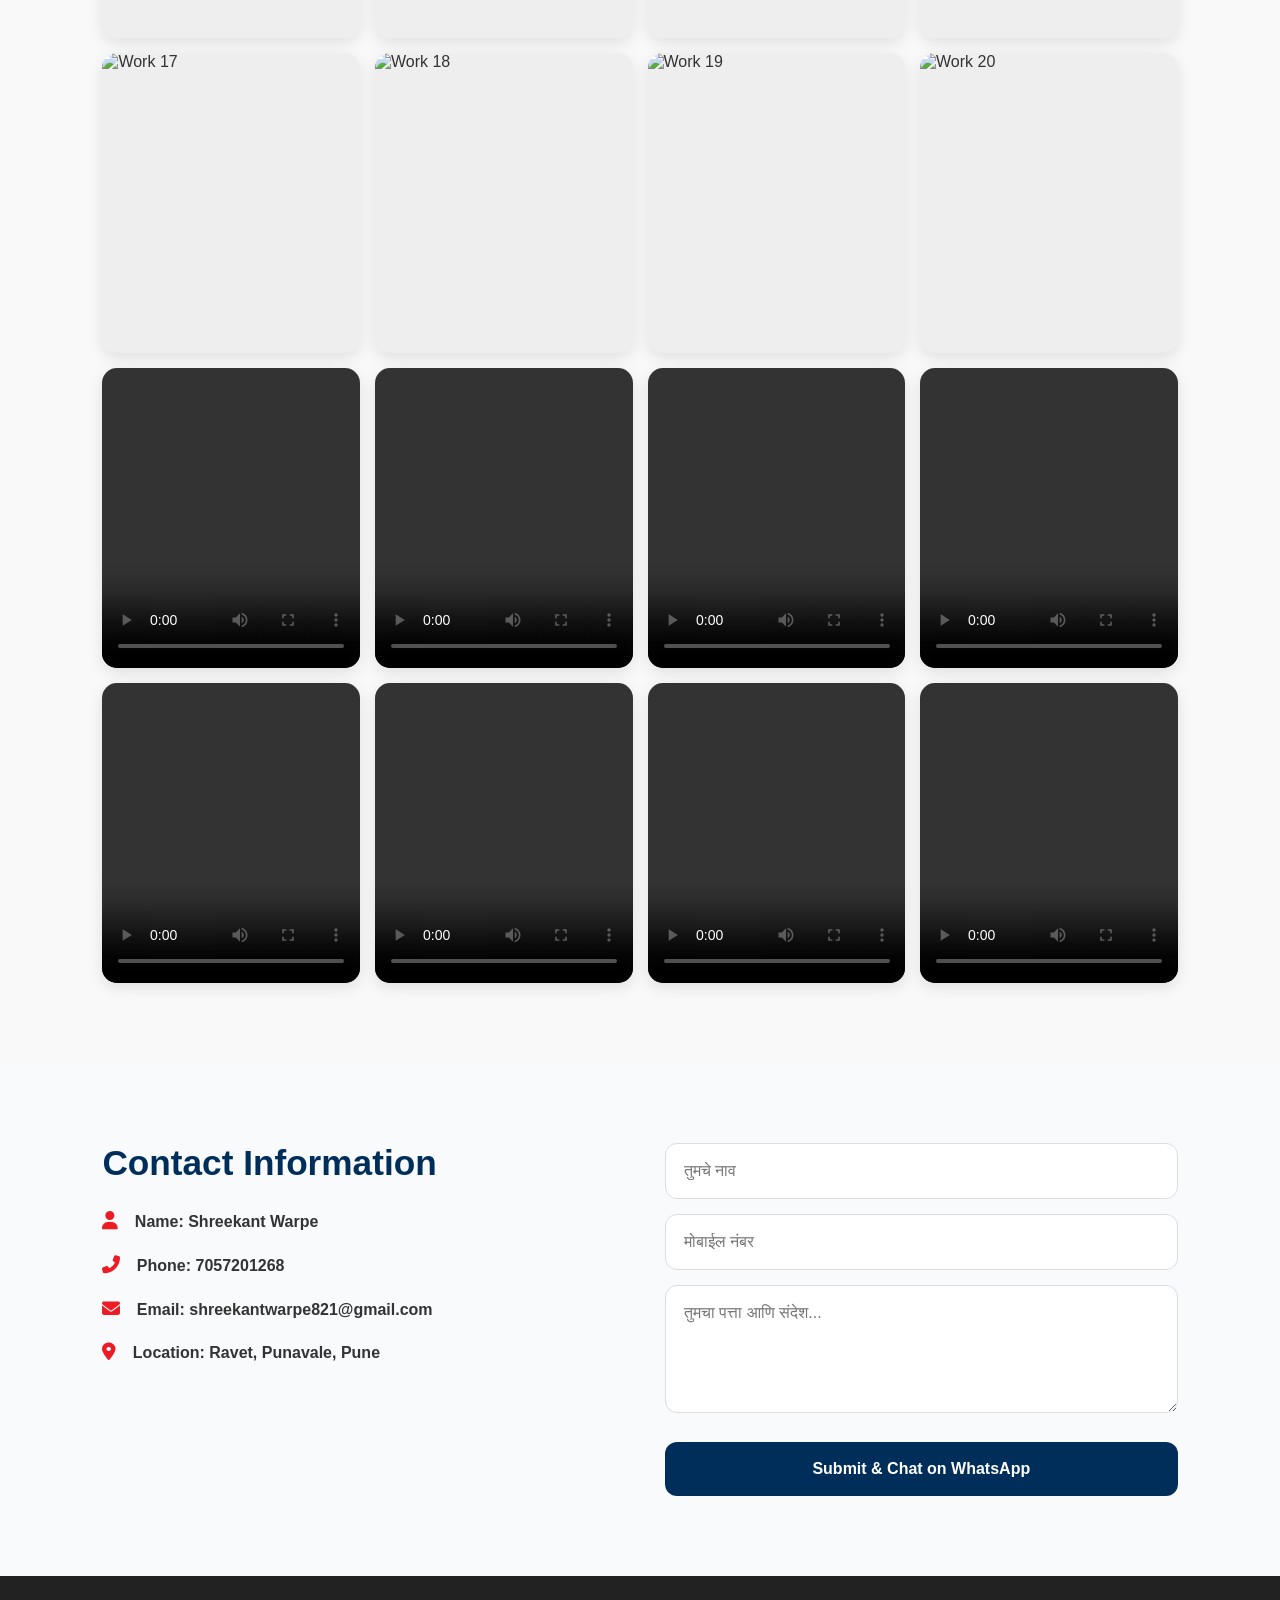
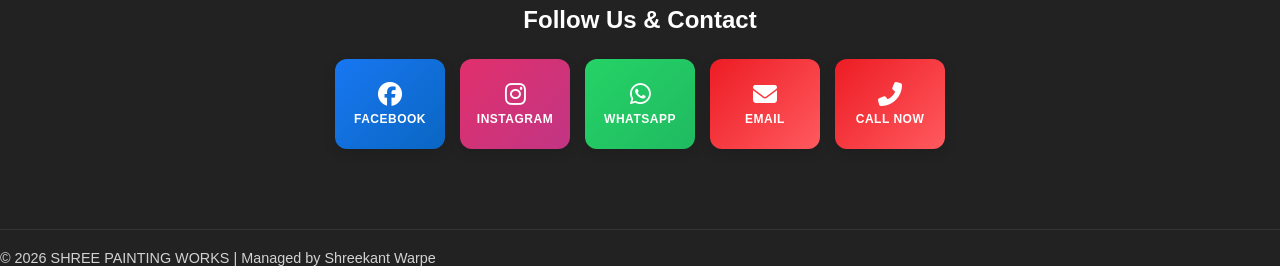
==== commit e533b64c: "socials account link add" ====
--- a/public/index.html
+++ b/public/index.html
@@ -10,426 +10,16 @@
     <link rel="preconnect" href="https://fonts.googleapis.com">
     <link rel="preconnect" href="https://fonts.gstatic.com" crossorigin>
     <link href="https://fonts.googleapis.com/css2?family=Montserrat:wght@400;500;700;900&display=swap" rel="stylesheet">
+    <link rel="stylesheet" href="https://cdnjs.cloudflare.com/ajax/libs/font-awesome/6.4.0/css/all.min.css">
+    <link rel="stylesheet" href="index.css">
     <script type="text/javascript" src="https://cdn.jsdelivr.net/npm/@emailjs/browser@3/dist/email.min.js"></script>
-
-    <style>
-        :root {
-            --primary: #ed1c24;
-            --navy: #002e5b;
-            --whatsapp: #25D366;
-            --insta: #E1306C;
-            --fb: #1877F2;
-            --gold: #FFD700;
-        }
-
-        * {
-            margin: 0;
-            padding: 0;
-            box-sizing: border-box;
-            font-family: 'Plus Jakarta Sans', sans-serif;
-            scroll-behavior: smooth;
-        }
-
-        body {
-            background: #ffffff;
-            color: #333;
-            overflow-x: hidden;
-        }
-
-        /* Navigation */
-        nav {
-            display: flex;
-            justify-content: space-between;
-            align-items: center;
-            padding: 15px 8%;
-            background: #fff;
-            position: sticky;
-            top: 0;
-            z-index: 1000;
-            box-shadow: 0 4px 15px rgba(0, 0, 0, 0.1);
-        }
-
-        .logo-area {
-            display: flex;
-            align-items: center;
-            text-decoration: none;
-        }
-
-        .logo-area img {
-            height: 50px;
-            margin-right: 12px;
-        }
-
-        .logo-text {
-            font-family: 'Montserrat', sans-serif;
-            font-size: 20px;
-            font-weight: 900;
-            color: var(--navy);
-        }
-
-        .nav-links {
-            display: flex;
-            list-style: none;
-            gap: 25px;
-        }
-
-        .nav-links a {
-            text-decoration: none;
-            color: var(--navy);
-            font-weight: 700;
-            font-size: 13px;
-            text-transform: uppercase;
-        }
-
-        .mobile-menu-btn {
-            display: none;
-            flex-direction: column;
-            justify-content: space-between;
-            width: 28px;
-            height: 22px;
-            background: transparent;
-            border: none;
-            cursor: pointer;
-            padding: 0;
-        }
-
-        .mobile-menu-btn span {
-            display: block;
-            height: 3px;
-            width: 100%;
-            background: var(--navy);
-            border-radius: 2px;
-        }
-
-        .nav-links.active {
-            display: flex;
-            flex-direction: column;
-            position: absolute;
-            top: 100%;
-            left: 0;
-            right: 0;
-            background: #fff;
-            padding: 20px 8%;
-            gap: 20px;
-            box-shadow: 0 15px 30px rgba(0, 0, 0, 0.12);
-            border-bottom-left-radius: 20px;
-            border-bottom-right-radius: 20px;
-            z-index: 1001;
-        }
-
-        .nav-links.active a {
-            font-size: 16px;
-            padding: 10px 0;
-        }
-
-        /* HERO SECTION */
-        .hero {
-            min-height: 90vh;
-            display: flex;
-            align-items: center;
-            justify-content: center;
-            padding: 0 1.5rem;
-            background: linear-gradient(180deg, rgba(0, 0, 0, 0.28), rgba(0, 0, 0, 0.14)), url('hero.png') center/cover no-repeat;
-            text-align: center;
-            color: #fff;
-        }
-
-        .hero-content {
-            max-width: 900px;
-            width: 100%;
-            padding: 2rem;
-        }
-
-        .hero h1 {
-            font-family: 'Montserrat', sans-serif;
-            font-size: clamp(3rem, 6vw, 5.2rem);
-            font-weight: 900;
-            line-height: 1.02;
-            color: #ffffff;
-            text-shadow: 0 6px 35px rgba(0, 0, 0, 0.45);
-        }
-
-        .hero-name {
-            font-family: 'Montserrat', sans-serif;
-            font-size: 1.25rem;
-            margin-top: 24px;
-            font-weight: 500;
-            color: rgba(255, 255, 255, 0.92);
-            letter-spacing: 0.04em;
-            text-shadow: 0 2px 12px rgba(0, 0, 0, 0.25);
-        }
-
-        @media (max-width: 768px) {
-            .hero h1 {
-                font-size: clamp(2.2rem, 10vw, 3.6rem);
-            }
-
-            .hero-name {
-                font-size: 1.05rem;
-            }
-        }
-
-        @media (max-width: 768px) {
-            .hero h1 {
-                font-size: clamp(2rem, 9vw, 3.5rem);
-            }
-
-            .hero p {
-                font-size: 1.4rem;
-            }
-
-            .hero-profile-img {
-                width: 140px;
-                height: 140px;
-            }
-        }
-
-        /* PREMIUM SERVICES SECTION */
-        .section {
-            padding: 100px 8%;
-        }
-
-        .section-title {
-            text-align: center;
-            font-size: 2.5rem;
-            color: var(--navy);
-            margin-bottom: 50px;
-            font-weight: 800;
-            text-transform: uppercase;
-        }
-
-        .services-grid {
-            display: grid;
-            grid-template-columns: repeat(auto-fit, minmax(280px, 1fr));
-            gap: 25px;
-        }
-
-        .service-card {
-            background: #f9f9f9;
-            padding: 40px;
-            border-radius: 20px;
-            text-align: center;
-            border-bottom: 5px solid var(--navy);
-            transition: 0.3s;
-        }
-
-        .service-card:hover {
-            transform: translateY(-10px);
-            border-color: var(--primary);
-            background: #fff;
-            box-shadow: 0 15px 30px rgba(0, 0, 0, 0.1);
-        }
-
-        .service-card i {
-            font-size: 50px;
-            color: var(--primary);
-            margin-bottom: 20px;
-        }
-
-        .service-card h3 {
-            color: var(--navy);
-            margin-bottom: 15px;
-        }
-
-        /* WHY BEST SERVICE CONTENT */
-        .why-best-box {
-            background: var(--navy);
-            color: white;
-            padding: 70px 10%;
-            border-radius: 40px;
-            margin: 40px 8%;
-            text-align: center;
-        }
-
-        .why-best-box p {
-            font-size: 1.2rem;
-            line-height: 1.8;
-            opacity: 0.9;
-        }
-
-        /* GALLERY (20 Photos + 8 Videos) */
-        .gallery-grid {
-            display: grid;
-            grid-template-columns: repeat(auto-fit, minmax(250px, 1fr));
-            gap: 15px;
-        }
-
-        .media-item {
-            border-radius: 15px;
-            overflow: hidden;
-            height: 300px;
-            box-shadow: 0 5px 15px rgba(0, 0, 0, 0.1);
-            background: #eee;
-        }
-
-        .media-item img,
-        .media-item video {
-            width: 100%;
-            height: 100%;
-            object-fit: cover;
-        }
-
-        /* CONTACT & SOCIAL */
-        .contact-container {
-            display: grid;
-            grid-template-columns: 1fr 1fr;
-            gap: 50px;
-            padding: 80px 8%;
-            background: #f8fafc;
-        }
-
-        .info-side h3 {
-            font-size: 2.2rem;
-            color: var(--navy);
-            margin-bottom: 25px;
-        }
-
-        .info-side p {
-            margin-bottom: 15px;
-            font-weight: 600;
-        }
-
-        .info-side i {
-            color: var(--primary);
-            margin-right: 12px;
-        }
-
-        .social-links {
-            margin-top: 30px;
-            display: flex;
-            gap: 20px;
-        }
-
-        .social-link {
-            text-decoration: none;
-            font-size: 35px;
-            transition: 0.3s;
-        }
-
-        .social-link.insta {
-            color: var(--insta);
-        }
-
-        .social-link.fb {
-            color: var(--fb);
-        }
-
-        .form-side input,
-        .form-side textarea {
-            width: 100%;
-            padding: 18px;
-            margin-bottom: 15px;
-            border: 1px solid #ddd;
-            border-radius: 12px;
-            font-size: 16px;
-            outline: none;
-        }
-
-        .btn-submit {
-            background: var(--navy);
-            color: white;
-            width: 100%;
-            padding: 20px;
-            border: none;
-            border-radius: 12px;
-            font-weight: 800;
-            cursor: pointer;
-            font-size: 18px;
-        }
-
-        /* WHATSAPP FIXED */
-        .call-now {
-            position: fixed;
-            bottom: 110px;
-            right: 35px;
-            background: var(--primary);
-            color: white;
-            padding: 15px 28px;
-            border-radius: 50px;
-            display: flex;
-            align-items: center;
-            gap: 12px;
-            text-decoration: none;
-            font-weight: 800;
-            z-index: 2000;
-            box-shadow: 0 10px 25px rgba(0, 0, 0, 0.2);
-        }
-
-        .call-now:hover {
-            transform: translateY(-2px);
-        }
-
-        .wa-chat {
-            position: fixed;
-            bottom: 35px;
-            right: 35px;
-            background: var(--whatsapp);
-            color: white;
-            padding: 15px 30px;
-            border-radius: 50px;
-            display: flex;
-            align-items: center;
-            gap: 12px;
-            text-decoration: none;
-            font-weight: 800;
-            z-index: 2000;
-            box-shadow: 0 10px 25px rgba(0, 0, 0, 0.2);
-        }
-
-        @media (max-width: 992px) {
-            .mobile-menu-btn {
-                display: flex;
-            }
-
-            .nav-links {
-                display: none;
-            }
-
-            .logo-area {
-                gap: 12px;
-            }
-
-            nav {
-                padding: 15px 4%;
-            }
-
-            .contact-container {
-                grid-template-columns: 1fr;
-            }
-
-            .hero {
-                height: 75vh;
-                padding: 40px 8px;
-            }
-
-            .hero h1 {
-                font-size: 2.8rem;
-            }
-
-            .hero p {
-                font-size: 1.1rem;
-            }
-
-            .section {
-                padding: 70px 4%;
-            }
-
-            .why-best-box {
-                padding: 50px 4%;
-                margin: 30px 4%;
-            }
-
-            .contact-container {
-                padding: 50px 4%;
-            }
-        }
-    </style>
+    <script src="index.js"></script>
 </head>
 
 <body>
 
     <nav>
-        <a href="#home" class="logo-area">
+        <a href="index.html" class="logo-area">
             <img src="logo.png" alt="SHREE Logo">
             <div class="logo-text">SHREE <span>PAINTING WORK'S</span></div>
         </a>
@@ -439,10 +29,22 @@
             <span></span>
         </button>
         <ul class="nav-links">
-            <li><a href="#home">Home</a></li>
-            <li><a href="#services">Services</a></li>
-            <li><a href="#gallery">Gallery</a></li>
-            <li><a href="#contact">Contact</a></li>
+            <li><a href="index.html" class="nav-home">
+                <span>Home</span>
+            </a></li>
+            <li><a href="services.html" class="nav-services">
+                <span>Services</span>
+            </a></li>
+            <li><a href="gallery.html" class="nav-gallery">
+                <span>Gallery</span>
+            </a></li>
+            <li><a href="Enquiry.html" class="nav-contact">
+                <span>Enquiry</span>
+            </a></li>
+            <li><a href="tel:7057201268" class="contact-button btn-call" title="Call Now">
+                    <i class="fas fa-phone-alt"></i>
+                    <span>Call Now</span>
+                </a></li>
         </ul>
        
     </nav>
@@ -475,18 +77,87 @@
                 <h3>Texture Design</h3>
                 <p>आकर्षक आणि नवीन वॉल डिझाइन्स.</p>
             </div>
-            <div class="service-card"><i class="fas fa-magic"></i>
-                <h3>Texture Design</h3>
-                <p>आकर्षक आणि नवीन वॉल डिझाइन्स.</p>
-            </div>
-
-            <div class="service-card"><i class="fas fa-magic"></i>
-                <h3>Texture Design</h3>
-                <p>आकर्षक आणि नवीन वॉल डिझाइन्स.</p>
-            </div>
-                <div class="service-card"><i class="fas fa-magic"></i>
-                    <h3>Texture Design</h3>
-                    <p>आकर्षक आणि नवीन वॉल डिझाइन्स.</p>   
+            
+        </div>
+    </section>
+
+    <!-- WHY CHOOSE US SECTION -->
+    <section class="section why-choose-us-section">
+        <h2 class="section-title">Why Choose Shree Painting Works</h2>
+        <p class="section-subtitle">Delivering Excellence in Every Brushstroke</p>
+        
+        <div class="why-choose-grid">
+            <div class="why-card">
+                <div class="why-card-icon">
+                    <i class="fas fa-calendar-check"></i>
+                </div>
+                <h3>10+ Years Experience</h3>
+                <p>With over a decade of expertise, we've transformed hundreds of homes and commercial spaces across Pune with precision and quality.</p>
+                <ul class="feature-list">
+                    <li>Proven track record</li>
+                    <li>Skilled professionals</li>
+                </ul>
+            </div>
+
+            <div class="why-card">
+                <div class="why-card-icon">
+                    <i class="fas fa-paint-brush"></i>
+                </div>
+                <h3>Interior & Exterior Expertise</h3>
+                <p>Specializing in both interior and exterior painting with high-quality finishes. From residential rooms to commercial facades.</p>
+                <ul class="feature-list">
+                    <li>Residential painting</li>
+                    <li>Commercial projects</li>
+                </ul>
+            </div>
+
+            <div class="why-card">
+                <div class="why-card-icon">
+                    <i class="fas fa-certificate"></i>
+                </div>
+                <h3>Premium Asian Paints</h3>
+                <p>Only authentic Asian Paints products ensure superior quality, durability, and vibrant colors that last for years.</p>
+                <ul class="feature-list">
+                    <li>Genuine materials</li>
+                    <li>Long-lasting finish</li>
+                </ul>
+            </div>
+
+            <div class="why-card">
+                <div class="why-card-icon">
+                    <i class="fas fa-clock"></i>
+                </div>
+                <h3>On-Time Completion</h3>
+                <p>We respect your time. Projects are completed on schedule without compromising on quality or attention to detail.</p>
+                <ul class="feature-list">
+                    <li>Timely delivery</li>
+                    <li>Zero delays</li>
+                </ul>
+            </div>
+
+            <div class="why-card">
+                <div class="why-card-icon">
+                    <i class="fas fa-money-bill-wave"></i>
+                </div>
+                <h3>Affordable Pricing</h3>
+                <p>Premium quality doesn't have to be expensive. We offer competitive rates with transparent pricing, no hidden charges.</p>
+                <ul class="feature-list">
+                    <li>Transparent quotes</li>
+                    <li>Best value</li>
+                </ul>
+            </div>
+
+            <div class="why-card">
+                <div class="why-card-icon">
+                    <i class="fas fa-star"></i>
+                </div>
+                <h3>Customer Satisfaction</h3>
+                <p>Your happiness is our priority. We follow up after every project to ensure complete satisfaction and lasting results.</p>
+                <ul class="feature-list">
+                    <li>Quality guarantee</li>
+                    <li>24/7 support</li>
+                </ul>
+            </div>
         </div>
     </section>
 
@@ -502,14 +173,6 @@
     <section id="gallery" style="background:#f9f9f9; padding: 80px 8%;">
         <h2 class="section-title">Work Gallery</h2>
         <div class="gallery-grid">
-            <script>
-                for (let i = 1; i <= 20; i++) {
-                    document.write(`<div class="media-item"><img src="work${i}.jpg" alt="Work ${i}"></div>`);
-                }
-                for (let v = 1; v <= 8; v++) {
-                    document.write(`<div class="media-item"><video src="video${v}.mp4" controls></video></div>`);
-                }
-            </script>
         </div>
     </section>
 
@@ -522,12 +185,6 @@
             <p><i class="fas fa-envelope"></i> <strong>Email:</strong> shreekantwarpe821@gmail.com</p>
             <p><i class="fas fa-map-marker-alt"></i> <strong>Location:</strong> Ravet, Punavale, Pune</p>
 
-            <div class="social-links">
-                <a href="https://instagram.com" target="_blank" class="social-link insta"><i
-                        class="fab fa-instagram"></i></a>
-                <a href="https://facebook.com" target="_blank" class="social-link fb"><i
-                        class="fab fa-facebook"></i></a>
-            </div>
         </div>
         <div class="form-side">
             <form id="final-form">
@@ -539,65 +196,39 @@
         </div>
     </section>
 
-    <footer style="text-align: center; padding: 40px; background: #222; color: #fff;">
-        &copy; 2026 SHREE PAINTING WORKS | Managed by Shreekant Warpe
+    <footer>
+        <div class="follow-contact-section">
+            <h3>Follow Us & Contact</h3>
+            <div class="contact-buttons-row">
+                <a href="https://facebook.com" target="_blank" class="contact-button btn-facebook" title="Follow on Facebook">
+                    <i class="fab fa-facebook"></i>
+                    <span>Facebook</span>
+                </a>
+                <a href="https://instagram.com" target="_blank" class="contact-button btn-instagram" title="Follow on Instagram">
+                    <i class="fab fa-instagram"></i>
+                    <span>Instagram</span>
+                </a>
+                <a href="https://wa.me" target="_blank" class="contact-button btn-whatsapp" title="Chat on WhatsApp">
+                    <i class="fab fa-whatsapp"></i>
+                    <span>WhatsApp</span>
+                </a>
+            
+                <a href="mailto:shreekantwarpe821@gmail.com" class="contact-button btn-email" title="Send Email">
+                    <i class="fas fa-envelope"></i>
+                    <span>Email</span>
+                </a>
+                <a href="tel:7057201268" class="contact-button btn-call" title="Call Now">
+                    <i class="fas fa-phone-alt"></i>
+                    <span>Call Now</span>
+                </a>
+            </div>
+        </div>
+        <div class="footer-copyright">
+            &copy; 2026 SHREE PAINTING WORKS | Managed by Shreekant Warpe
+        </div>
     </footer>
 
-    <!-- CALL NOW FLOATING BUTTON -->
-    <a href="tel:+917057201268" class="call-now">
-        <i class="fas fa-phone-alt" style="font-size:22px;"></i>
-        <span>Call Now</span>
-    </a>
-
-    <!-- WHATSAPP FLOATING: Fixed Direct Link -->
-    <a href="https://wa.me/917057201268?text=Hello%20Shree%20Painting%20Works" class="wa-chat" target="_blank">
-        <i class="fab fa-whatsapp" style="font-size:28px;"></i>
-        <span>Chat with Us</span>
-    </a>
-
-    <script>
-        if (typeof emailjs !== 'undefined' && emailjs.init) {
-            emailjs.init("YOUR_PUBLIC_KEY");
-        }
-
-        const menuButton = document.querySelector('.mobile-menu-btn');
-        const navLinks = document.querySelector('.nav-links');
-        if (menuButton && navLinks) {
-            menuButton.addEventListener('click', function () {
-                navLinks.classList.toggle('active');
-            });
-
-            document.querySelectorAll('.nav-links a').forEach(link => {
-                link.addEventListener('click', function () {
-                    navLinks.classList.remove('active');
-                });
-            });
-        }
-
-        document.querySelectorAll('.nav-links a').forEach(link => {
-            link.addEventListener('click', function () {
-                navLinks.classList.remove('active');
-            });
-        });
-
-        document.getElementById('final-form').addEventListener('submit', function (e) {
-            e.preventDefault();
-            const btn = document.getElementById('submitBtn');
-            const name = document.getElementById('uname').value;
-            const phone = document.getElementById('uphone').value;
-            const msg = document.getElementById('umsg').value;
-
-            btn.innerText = 'Sending Details...';
-
-            emailjs.sendForm('YOUR_SERVICE_ID', 'YOUR_TEMPLATE_ID', this).then(function () {
-                const waLink = `https://wa.me/917057201268?text=नवीन%20चौकशी%20आली%20आहे:%0A*नाव:*%20${encodeURIComponent(name)}%0A*फोन:*%20${encodeURIComponent(phone)}%0A*मेसेज:*%20${encodeURIComponent(msg)}`;
-                window.open(waLink, '_blank');
-                alert('माहिती पाठवली आहे!');
-                document.getElementById('final-form').reset();
-                btn.innerText = 'Submit Success';
-            }, function () { alert('त्रुटी आली, कृपया कॉल करा!'); btn.innerText = 'Submit Inquiry'; });
-        });
-    </script>
+
 </body>
 
 </html>
--- a/public/index.css
+++ b/public/index.css
@@ -0,0 +1,1068 @@
+:root {
+    --primary: #ed1c24;
+    --navy: #002e5b;
+    --whatsapp: #25D366;
+    --insta: #E1306C;
+    --fb: #1877F2;
+    --gold: #FFD700;
+}
+
+* {
+    margin: 0;
+    padding: 0;
+    box-sizing: border-box;
+    font-family: 'Plus Jakarta Sans', sans-serif;
+    scroll-behavior: smooth;
+}
+
+body {
+    background: #ffffff;
+    color: #333;
+    overflow-x: hidden;
+}
+
+/* Navigation */
+nav {
+    display: flex;
+    justify-content: space-between;
+    align-items: center;
+    padding: 15px 8%;
+    background: #fff;
+    position: sticky;
+    top: 0;
+    z-index: 1000;
+    box-shadow: 0 4px 15px rgba(0, 0, 0, 0.1);
+}
+
+.logo-area {
+    display: flex;
+    align-items: center;
+    text-decoration: none;
+}
+
+.logo-area img {
+    height: 50px;
+    margin-right: 12px;
+}
+
+.logo-text {
+    font-family: 'Montserrat', sans-serif;
+    font-size: 20px;
+    font-weight: 900;
+    color: var(--navy);
+}
+
+.nav-links {
+    display: flex;
+    list-style: none;
+    gap: 25px;
+}
+
+.nav-links a {
+    text-decoration: none;
+    color: var(--navy);
+    font-weight: 700;
+    font-size: 13px;
+    text-transform: uppercase;
+    display: flex;
+    align-items: center;
+    gap: 8px;
+    transition: all 0.3s ease;
+    padding: 8px 12px;
+    border-radius: 8px;
+}
+
+/* Navigation Icons */
+.nav-icon {
+    position: relative;
+}
+
+.nav-icon svg {
+    width: 28px;
+    height: 28px;
+    transition: all 0.3s ease;
+    filter: drop-shadow(0 2px 4px rgba(0, 0, 0, 0.1));
+}
+
+.nav-icon:hover svg {
+    filter: drop-shadow(0 4px 8px rgba(0, 0, 0, 0.15)) saturate(1.2);
+    transform: translateY(-2px);
+}
+
+/* Home Icon - Red with Gold accent */
+.nav-home svg {
+    filter: drop-shadow(0 2px 4px rgba(237, 28, 36, 0.2));
+}
+
+.nav-home:hover {
+    background: rgba(237, 28, 36, 0.08);
+}
+
+/* Services Icon - Multi-color Palette */
+.nav-services svg {
+    filter: drop-shadow(0 2px 4px rgba(24, 119, 242, 0.15));
+}
+
+.nav-services:hover {
+    background: rgba(24, 119, 242, 0.08);
+}
+
+/* Gallery Icon - Purple with colorful accents */
+.nav-gallery svg {
+    filter: drop-shadow(0 2px 4px rgba(156, 39, 176, 0.15));
+}
+
+.nav-gallery:hover {
+    background: rgba(156, 39, 176, 0.08);
+}
+
+/* Contact Icon - Blue envelope with red splash */
+.nav-contact svg {
+    filter: drop-shadow(0 2px 4px rgba(24, 119, 242, 0.2));
+}
+
+.nav-contact:hover {
+    background: rgba(24, 119, 242, 0.08);
+}
+
+.mobile-menu-btn {
+    display: none;
+    flex-direction: column;
+    justify-content: space-between;
+    width: 28px;
+    height: 22px;
+    background: transparent;
+    border: none;
+    cursor: pointer;
+    padding: 0;
+}
+
+.mobile-menu-btn span {
+    display: block;
+    height: 3px;
+    width: 100%;
+    background: var(--navy);
+    border-radius: 2px;
+}
+
+.nav-links.active {
+    display: flex;
+    flex-direction: column;
+    position: absolute;
+    top: 100%;
+    left: 0;
+    right: 0;
+    background: #fff;
+    padding: 20px 8%;
+    gap: 20px;
+    box-shadow: 0 15px 30px rgba(0, 0, 0, 0.12);
+    border-bottom-left-radius: 20px;
+    border-bottom-right-radius: 20px;
+    z-index: 1001;
+}
+
+.nav-links.active a {
+    font-size: 16px;
+    padding: 10px 0;
+}
+
+/* HERO SECTION */
+.hero {
+    min-height: 90vh;
+    display: flex;
+    align-items: center;
+    justify-content: center;
+    padding: 0 1.5rem;
+    background: linear-gradient(180deg, rgba(0, 0, 0, 0.28), rgba(0, 0, 0, 0.14)), url('hero.png') center/cover no-repeat;
+    text-align: center;
+    color: #fff;
+}
+
+.hero-content {
+    max-width: 900px;
+    width: 100%;
+    padding: 2rem;
+}
+
+.hero h1 {
+    font-family: 'Montserrat', sans-serif;
+    font-size: clamp(3rem, 6vw, 5.2rem);
+    font-weight: 900;
+    line-height: 1.02;
+    color: #ffffff;
+    text-shadow: 0 6px 35px rgba(0, 0, 0, 0.45);
+}
+
+.hero-name {
+    font-family: 'Montserrat', sans-serif;
+    font-size: 1.25rem;
+    margin-top: 24px;
+    font-weight: 500;
+    color: rgba(255, 255, 255, 0.92);
+    letter-spacing: 0.04em;
+    text-shadow: 0 2px 12px rgba(0, 0, 0, 0.25);
+}
+
+/* PAGE HEADER */
+.page-header {
+    min-height: 40vh;
+    display: flex;
+    align-items: center;
+    justify-content: center;
+    background: linear-gradient(180deg, rgba(0, 0, 0, 0.3), rgba(0, 0, 0, 0.15)), url('hero.png') center/cover no-repeat;
+    text-align: center;
+    color: #fff;
+    padding: 60px 8%;
+}
+
+.page-header h1 {
+    font-family: 'Montserrat', sans-serif;
+    font-size: clamp(2.5rem, 5vw, 4rem);
+    font-weight: 900;
+    text-shadow: 0 4px 25px rgba(0, 0, 0, 0.4);
+}
+
+/* PREMIUM SERVICES SECTION */
+.section {
+    padding: 100px 8%;
+}
+
+.gallery-section {
+    padding: 80px 8%;
+    background: #f9f9f9;
+}
+
+.section-title {
+    text-align: center;
+    font-size: 2.5rem;
+    color: var(--navy);
+    margin-bottom: 50px;
+    font-weight: 800;
+    text-transform: uppercase;
+}
+
+.services-grid {
+    display: grid;
+    grid-template-columns: repeat(auto-fit, minmax(280px, 1fr));
+    gap: 25px;
+}
+
+.service-card {
+    background: #f9f9f9;
+    padding: 40px 30px;
+    border-radius: 20px;
+    text-align: center;
+    border-bottom: 5px solid var(--navy);
+    transition: 0.3s;
+    box-shadow: 0 5px 15px rgba(0, 0, 0, 0.08);
+    display: flex;
+    flex-direction: column;
+    height: 100%;
+}
+
+.service-card:hover {
+    transform: translateY(-10px);
+    border-color: var(--primary);
+    background: #fff;
+    box-shadow: 0 15px 30px rgba(0, 0, 0, 0.1);
+}
+
+.service-card h3 {
+    color: var(--navy);
+    margin-bottom: 15px;
+    font-size: 1.3rem;
+    margin-top: 15px;
+}
+
+.service-card p {
+    line-height: 1.6;
+    color: #555;
+}
+
+.section-subtitle {
+    text-align: center;
+    font-size: 1.1rem;
+    color: #666;
+    margin-bottom: 40px;
+    font-weight: 500;
+}
+
+/* Enhanced Service Card Styling */
+.service-icon {
+    width: 80px;
+    height: 80px;
+    background: linear-gradient(135deg, var(--primary), #ff5a5f);
+    border-radius: 50%;
+    display: flex;
+    align-items: center;
+    justify-content: center;
+    margin: 0 auto 20px;
+}
+
+.service-icon i {
+    color: white;
+}
+
+.service-description {
+    font-size: 0.95rem;
+    color: #666;
+    line-height: 1.7;
+    margin-bottom: 20px;
+}
+
+.service-features {
+    list-style: none;
+    padding: 0;
+    margin-bottom: 20px;
+    text-align: left;
+}
+
+.service-features li {
+    padding: 8px 0;
+    color: #333;
+    font-size: 0.9rem;
+    padding-left: 25px;
+    position: relative;
+}
+
+.service-features li:before {
+    content: "✓";
+    position: absolute;
+    left: 0;
+    color: var(--primary);
+    font-weight: bold;
+}
+
+/* Enquire Now Button */
+.enquire-btn {
+    background: linear-gradient(135deg, var(--primary), #ff5a5f);
+    color: white;
+    border: none;
+    padding: 12px 30px;
+    border-radius: 25px;
+    font-weight: 600;
+    font-size: 0.9rem;
+    cursor: pointer;
+    transition: all 0.3s ease;
+    box-shadow: 0 4px 12px rgba(237, 28, 36, 0.2);
+    text-transform: uppercase;
+    letter-spacing: 0.5px;
+    width: 100%;
+}
+
+.enquire-btn:hover {
+    transform: translateY(-2px);
+    box-shadow: 0 8px 20px rgba(237, 28, 36, 0.3);
+}
+
+.enquire-btn:active {
+    transform: translateY(0);
+}
+
+/* WHY BEST SERVICE CONTENT */
+.why-best-box {
+    background: var(--navy);
+    color: white;
+    padding: 70px 10%;
+    border-radius: 40px;
+    margin: 40px 8%;
+    text-align: center;
+}
+
+.why-best-box h2 {
+    font-size: 2.2rem;
+    margin-bottom: 25px;
+}
+
+.why-best-box p {
+    font-size: 1.2rem;
+    line-height: 1.8;
+    opacity: 0.9;
+}
+
+/* WHY CHOOSE US SECTION */
+.why-choose-us-section {
+    background: linear-gradient(135deg, #f8fafc 0%, #f0f4f8 100%);
+}
+
+.section-subtitle {
+    text-align: center;
+    font-size: 1.2rem;
+    color: var(--primary);
+    margin-bottom: 50px;
+    font-weight: 600;
+    text-transform: uppercase;
+    letter-spacing: 0.05em;
+}
+
+.why-choose-grid {
+    display: grid;
+    grid-template-columns: repeat(auto-fit, minmax(320px, 1fr));
+    gap: 30px;
+}
+
+.why-card {
+    background: white;
+    padding: 40px 30px;
+    border-radius: 20px;
+    box-shadow: 0 8px 25px rgba(0, 0, 0, 0.08);
+    transition: all 0.3s ease;
+    border-top: 5px solid var(--primary);
+    text-align: center;
+    position: relative;
+}
+
+.why-card:hover {
+    transform: translateY(-10px);
+    box-shadow: 0 15px 40px rgba(0, 0, 0, 0.15);
+    border-top-color: var(--navy);
+}
+
+.why-card-icon {
+    width: 80px;
+    height: 80px;
+    background: linear-gradient(135deg, var(--primary), #ff5a5f);
+    border-radius: 50%;
+    display: flex;
+    align-items: center;
+    justify-content: center;
+    margin: 0 auto 25px;
+    font-size: 35px;
+    color: white;
+    box-shadow: 0 5px 20px rgba(237, 28, 36, 0.3);
+}
+
+.why-card h3 {
+    font-size: 1.6rem;
+    color: var(--navy);
+    margin-bottom: 15px;
+    font-weight: 800;
+}
+
+.why-card p {
+    color: #555;
+    line-height: 1.8;
+    margin-bottom: 25px;
+    font-size: 0.95rem;
+}
+
+.feature-list {
+    list-style: none;
+    padding: 0;
+    text-align: left;
+    background: #f9f9f9;
+    padding: 15px;
+    border-radius: 12px;
+    border-left: 4px solid var(--primary);
+}
+
+.feature-list li {
+    color: #333;
+    padding: 8px 0;
+    font-weight: 600;
+    font-size: 0.9rem;
+    display: flex;
+    align-items: center;
+}
+
+.feature-list li:before {
+    content: "✓";
+    color: var(--primary);
+    font-weight: 800;
+    margin-right: 10px;
+    font-size: 1.1rem;
+}
+
+/* GALLERY */
+.gallery-grid {
+    display: grid;
+    grid-template-columns: repeat(auto-fit, minmax(250px, 1fr));
+    gap: 15px;
+}
+
+.media-item {
+    border-radius: 15px;
+    overflow: hidden;
+    height: 300px;
+    box-shadow: 0 5px 15px rgba(0, 0, 0, 0.1);
+    background: #eee;
+    cursor: pointer;
+    transition: 0.3s;
+}
+
+.media-item:hover {
+    transform: scale(1.05);
+    box-shadow: 0 10px 25px rgba(0, 0, 0, 0.2);
+}
+
+.media-item img,
+.media-item video {
+    width: 100%;
+    height: 100%;
+    object-fit: cover;
+}
+
+/* CONTACT & SOCIAL */
+.contact-container {
+    display: grid;
+    grid-template-columns: 1fr 1fr;
+    gap: 50px;
+    padding: 80px 8%;
+    background: #f8fafc;
+}
+
+.info-side h3 {
+    font-size: 2.2rem;
+    color: var(--navy);
+    margin-bottom: 25px;
+}
+
+.info-side p {
+    margin-bottom: 15px;
+    font-weight: 600;
+    line-height: 1.8;
+}
+
+.info-side i {
+    color: var(--primary);
+    margin-right: 12px;
+    font-size: 18px;
+}
+
+.social-links {
+    margin-top: 30px;
+    display: flex;
+    gap: 20px;
+}
+
+.social-link {
+    text-decoration: none;
+    font-size: 35px;
+    transition: 0.3s;
+    display: inline-flex;
+    align-items: center;
+    justify-content: center;
+    width: 50px;
+    height: 50px;
+    border-radius: 50%;
+    background: #f0f0f0;
+}
+
+.social-link:hover {
+    transform: translateY(-5px);
+}
+
+.social-link.insta {
+    color: var(--insta);
+}
+
+.social-link.fb {
+    color: var(--fb);
+}
+
+/* SOCIAL BUTTONS GRID */
+.social-buttons-grid {
+    display: grid;
+    grid-template-columns: repeat(auto-fit, minmax(140px, 1fr));
+    gap: 20px;
+    margin-top: 25px;
+}
+
+.social-button {
+    display: flex;
+    flex-direction: column;
+    align-items: center;
+    justify-content: center;
+    padding: 25px;
+    border-radius: 16px;
+    text-decoration: none;
+    font-weight: 700;
+    font-size: 14px;
+    color: white;
+    transition: all 0.3s ease;
+    box-shadow: 0 5px 15px rgba(0, 0, 0, 0.1);
+    border: 2px solid transparent;
+}
+
+.social-button i {
+    font-size: 32px;
+    margin-bottom: 10px;
+    display: block;
+}
+
+.social-button span {
+    text-transform: uppercase;
+    letter-spacing: 0.5px;
+}
+
+.social-button:hover {
+    transform: translateY(-5px);
+    box-shadow: 0 10px 25px rgba(0, 0, 0, 0.2);
+}
+
+/* Call Button */
+.call-btn {
+    background: linear-gradient(135deg, #ed1c24, #ff5a5f);
+}
+
+.call-btn:hover {
+    border-color: #ed1c24;
+}
+
+/* WhatsApp Button */
+.whatsapp-btn {
+    background: linear-gradient(135deg, #25D366, #20BA61);
+}
+
+.whatsapp-btn:hover {
+    border-color: #25D366;
+}
+
+/* Instagram Button */
+.insta-btn {
+    background: linear-gradient(135deg, #E1306C, #C13584);
+}
+
+.insta-btn:hover {
+    border-color: #E1306C;
+}
+
+/* Facebook Button */
+.fb-btn {
+    background: linear-gradient(135deg, #1877F2, #0A66C2);
+}
+
+.fb-btn:hover {
+    border-color: #1877F2;
+}
+
+.form-side h3 {
+    font-size: 2.2rem;
+    color: var(--navy);
+    margin-bottom: 25px;
+}
+
+.form-side input,
+.form-side textarea {
+    width: 100%;
+    padding: 18px;
+    margin-bottom: 15px;
+    border: 1px solid #ddd;
+    border-radius: 12px;
+    font-size: 16px;
+    outline: none;
+    font-family: 'Plus Jakarta Sans', sans-serif;
+}
+
+.form-side input:focus,
+.form-side textarea:focus {
+    border-color: var(--primary);
+    box-shadow: 0 0 0 3px rgba(237, 28, 36, 0.1);
+}
+
+.btn-submit {
+    background: var(--navy);
+    color: white;
+    width: 100%;
+    padding: 18px;
+    border: none;
+    border-radius: 12px;
+    font-weight: 800;
+    cursor: pointer;
+    font-size: 16px;
+    transition: 0.3s;
+    margin-top: 10px;
+}
+
+.btn-submit:hover {
+    background: var(--primary);
+    transform: translateY(-2px);
+    box-shadow: 0 5px 15px rgba(237, 28, 36, 0.3);
+}
+
+/* FLOATING BUTTONS */
+.call-now {
+    position: fixed;
+    bottom: 110px;
+    right: 35px;
+    background: var(--primary);
+    color: white;
+    padding: 15px 28px;
+    border-radius: 50px;
+    display: flex;
+    align-items: center;
+    gap: 12px;
+    text-decoration: none;
+    font-weight: 800;
+    z-index: 2000;
+    box-shadow: 0 10px 25px rgba(0, 0, 0, 0.2);
+}
+
+.call-now:hover {
+    transform: translateY(-2px);
+}
+
+.wa-chat {
+    position: fixed;
+    bottom: 35px;
+    right: 35px;
+    background: var(--whatsapp);
+    color: white;
+    padding: 15px 30px;
+    border-radius: 50px;
+    display: flex;
+    align-items: center;
+    gap: 12px;
+    text-decoration: none;
+    font-weight: 800;
+    z-index: 2000;
+    box-shadow: 0 10px 25px rgba(0, 0, 0, 0.2);
+}
+
+.insta-float {
+    position: fixed;
+    bottom: 185px;
+    right: 35px;
+    background: var(--insta);
+    color: white;
+    padding: 15px 28px;
+    border-radius: 50px;
+    display: flex;
+    align-items: center;
+    gap: 12px;
+    text-decoration: none;
+    font-weight: 800;
+    z-index: 2000;
+    box-shadow: 0 10px 25px rgba(0, 0, 0, 0.2);
+}
+
+.insta-float:hover {
+    transform: translateY(-2px);
+}
+
+.fb-float {
+    position: fixed;
+    bottom: 260px;
+    right: 35px;
+    background: var(--fb);
+    color: white;
+    padding: 15px 28px;
+    border-radius: 50px;
+    display: flex;
+    align-items: center;
+    gap: 12px;
+    text-decoration: none;
+    font-weight: 800;
+    z-index: 2000;
+    box-shadow: 0 10px 25px rgba(0, 0, 0, 0.2);
+}
+
+.fb-float:hover {
+    transform: translateY(-2px);
+}
+
+footer {
+    background: #222;
+    color: #fff;
+}
+
+.footer-copyright {
+    margin-top: 30px;
+    padding-top: 20px;
+    border-top: 1px solid rgba(255, 255, 255, 0.1);
+    font-size: 0.9rem;
+    opacity: 0.8;
+}
+
+/* FOLLOW US & CONTACT SECTION */
+.follow-contact-section {
+    max-width: 1200px;
+    margin: 0 auto;
+    padding: 30px 8%;
+}
+
+.follow-contact-section h3 {
+    color: #fff;
+    font-size: 1.5rem;
+    margin-bottom: 25px;
+    font-weight: 600;
+    text-align: center;
+}
+
+.contact-buttons-row {
+    display: flex;
+    justify-content: center;
+    gap: 15px;
+    flex-wrap: wrap;
+    margin-bottom: 20px;
+}
+
+.contact-button {
+    display: flex;
+    flex-direction: column;
+    align-items: center;
+    justify-content: center;
+    padding: 18px;
+    border-radius: 12px;
+    text-decoration: none;
+    font-weight: 600;
+    font-size: 12px;
+    color: white;
+    transition: all 0.3s ease;
+    box-shadow: 0 4px 12px rgba(0, 0, 0, 0.15);
+    width: 110px;
+    height: 90px;
+    text-align: center;
+}
+
+.contact-button i {
+    font-size: 24px;
+    margin-bottom: 6px;
+    display: block;
+}
+
+.contact-button span {
+    text-transform: uppercase;
+    letter-spacing: 0.5px;
+    line-height: 1.2;
+}
+
+.contact-button:hover {
+    transform: translateY(-3px);
+    box-shadow: 0 8px 20px rgba(0, 0, 0, 0.25);
+}
+
+/* Button Colors */
+.btn-facebook {
+    background: linear-gradient(135deg, #1877F2, #0A66C2);
+}
+
+.btn-facebook:hover {
+    box-shadow: 0 8px 20px rgba(24, 119, 242, 0.3);
+}
+
+.btn-instagram {
+    background: linear-gradient(135deg, #E1306C, #C13584);
+}
+
+.btn-instagram:hover {
+    box-shadow: 0 8px 20px rgba(225, 48, 108, 0.3);
+}
+
+.btn-whatsapp {
+    background: linear-gradient(135deg, #25D366, #20BA61);
+}
+
+.btn-whatsapp:hover {
+    box-shadow: 0 8px 20px rgba(37, 211, 102, 0.3);
+}
+
+.btn-call {
+    background: linear-gradient(135deg, #ed1c24, #ff5a5f);
+}
+
+.btn-call:hover {
+    box-shadow: 0 8px 20px rgba(237, 28, 36, 0.3);
+}
+
+.btn-email {
+    background: linear-gradient(135deg, #ed1c24, #ff5a5f);
+}
+
+.btn-email:hover {
+    box-shadow: 0 8px 20px rgba(237, 28, 36, 0.3);
+}
+
+/* Responsive */
+@media (max-width: 768px) {
+    .hero h1 {
+        font-size: clamp(2.2rem, 10vw, 3.6rem);
+    }
+
+    .hero-name {
+        font-size: 1.05rem;
+    }
+
+    .why-choose-grid {
+        grid-template-columns: 1fr;
+        gap: 20px;
+    }
+
+    .why-card {
+        padding: 30px 20px;
+    }
+
+    .why-card-icon {
+        width: 70px;
+        height: 70px;
+        font-size: 28px;
+    }
+
+    .why-card h3 {
+        font-size: 1.4rem;
+    }
+
+    .feature-list {
+        font-size: 0.85rem;
+    }
+
+    .service-card {
+        padding: 25px 15px;
+    }
+
+    .service-card h3 {
+        font-size: 1.1rem;
+        margin-top: 10px;
+    }
+
+    .service-description {
+        font-size: 0.85rem;
+        margin-bottom: 15px;
+    }
+
+    .service-features {
+        margin-bottom: 15px;
+    }
+
+    .service-features li {
+        padding: 5px 0;
+        font-size: 0.8rem;
+    }
+
+    .enquire-btn {
+        padding: 10px 20px;
+        font-size: 0.8rem;
+    }
+
+    .section-subtitle {
+        font-size: 0.95rem;
+        margin-bottom: 30px;
+    }
+
+    .nav-icon svg {
+        width: 22px;
+        height: 22px;
+    }
+
+    .nav-links a {
+        font-size: 11px;
+        padding: 6px 8px;
+        gap: 6px;
+    }
+
+    .nav-links.active a {
+        font-size: 12px;
+        gap: 8px;
+    }
+}
+
+@media (max-width: 992px) {
+    .mobile-menu-btn {
+        display: flex;
+    }
+
+    .nav-links {
+        display: none;
+    }
+
+    .nav-icon svg {
+        width: 24px;
+        height: 24px;
+    }
+
+    .nav-links a {
+        font-size: 13px;
+        padding: 12px 8px;
+        flex-direction: column;
+        gap: 4px;
+    }
+
+    .nav-links.active a {
+        font-size: 14px;
+        flex-direction: row;
+        gap: 8px;
+        padding: 12px 8px;
+    }
+
+    .nav-links.active a span {
+        min-width: 50px;
+    }
+
+    .logo-area {
+        gap: 12px;
+    }
+
+    nav {
+        padding: 15px 4%;
+    }
+
+    .contact-container {
+        grid-template-columns: 1fr;
+    }
+
+    .hero {
+        height: 75vh;
+        padding: 40px 8px;
+    }
+
+    .hero h1 {
+        font-size: 2.8rem;
+    }
+
+    .hero p {
+        font-size: 1.1rem;
+    }
+
+    .section {
+        padding: 70px 4%;
+    }
+
+    .gallery-section {
+        padding: 50px 4%;
+    }
+
+    .why-best-box {
+        padding: 50px 4%;
+        margin: 30px 4%;
+    }
+
+    .contact-container {
+        padding: 50px 4%;
+        gap: 40px;
+    }
+
+    .page-header {
+        padding: 40px 4%;
+    }
+
+    .social-buttons-grid {
+        grid-template-columns: repeat(2, 1fr);
+        gap: 15px;
+    }
+
+    .social-button {
+        padding: 20px;
+        font-size: 12px;
+    }
+
+    .social-button i {
+        font-size: 28px;
+        margin-bottom: 8px;
+    }
+
+    .contact-buttons-row {
+        gap: 12px;
+    }
+
+    .contact-button {
+        width: 90px;
+        height: 80px;
+        padding: 15px;
+        font-size: 11px;
+    }
+
+    .contact-button i {
+        font-size: 20px;
+        margin-bottom: 4px;
+    }
+}
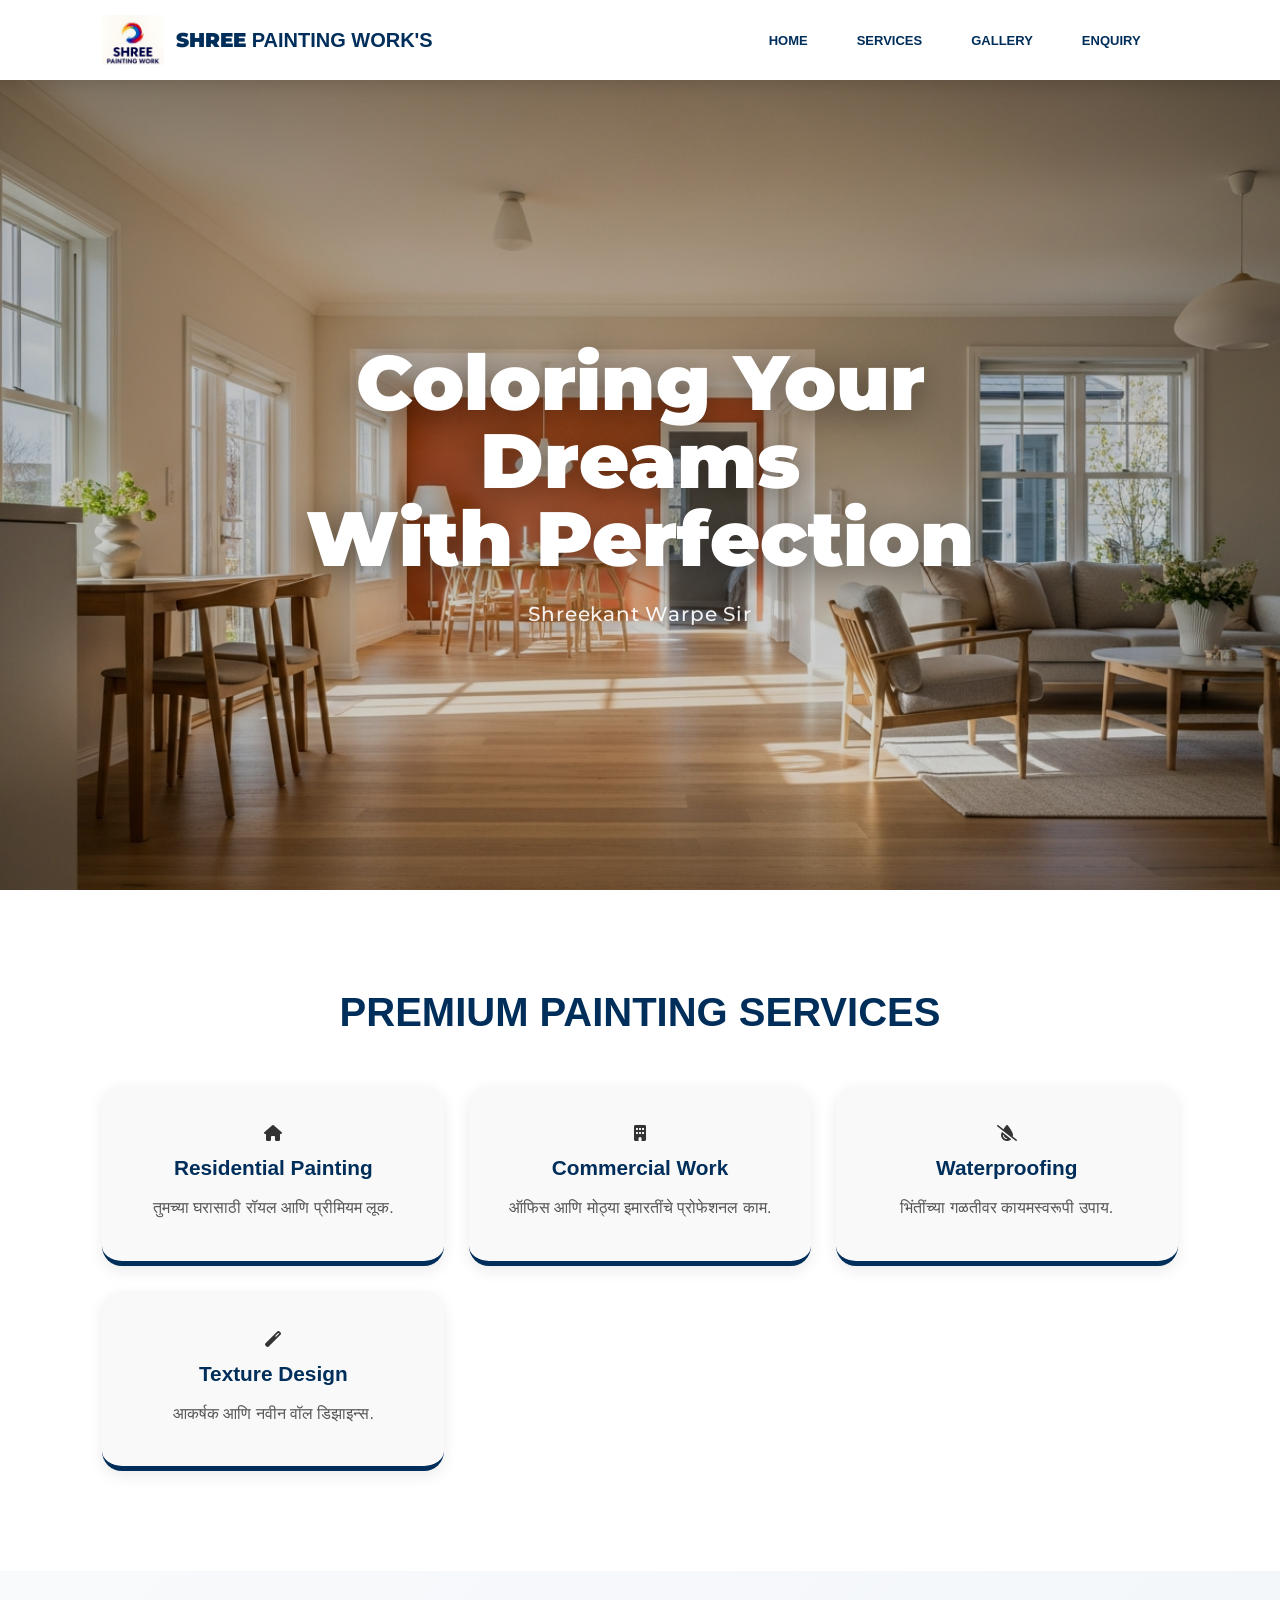
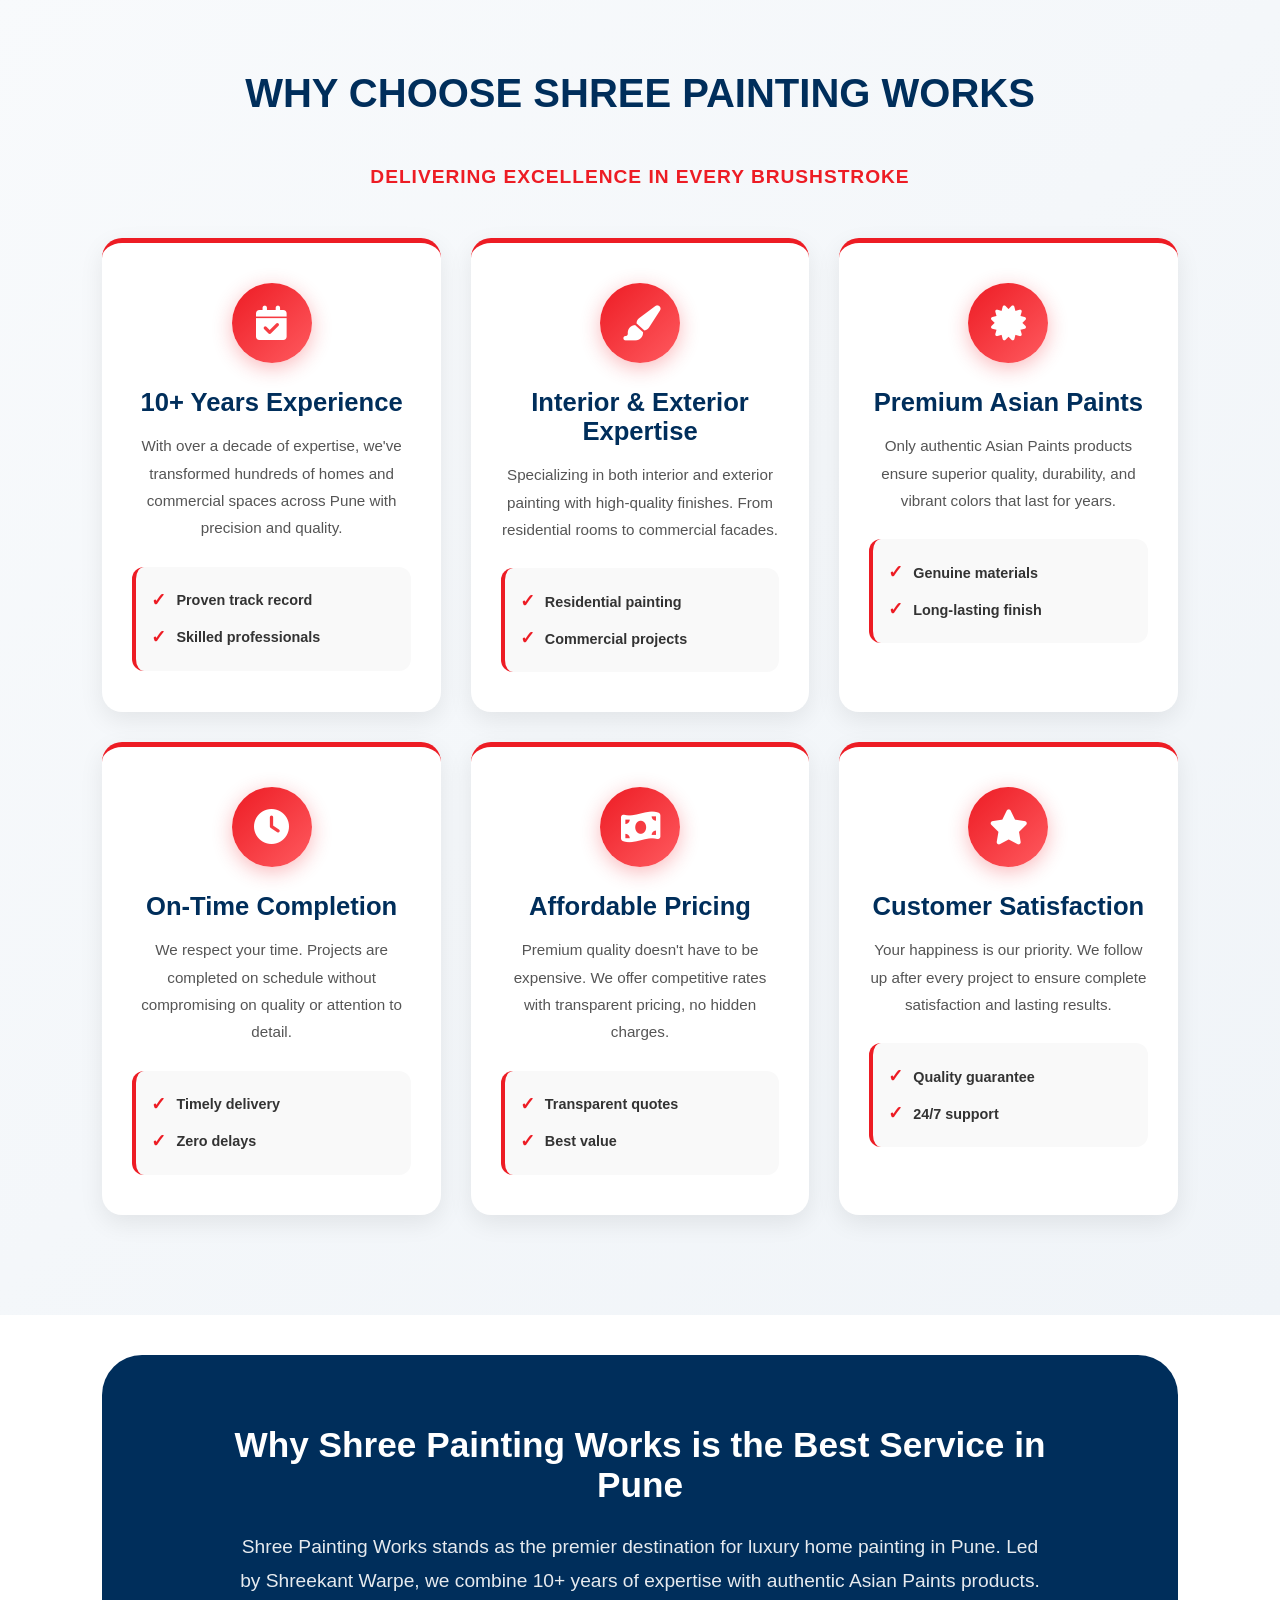
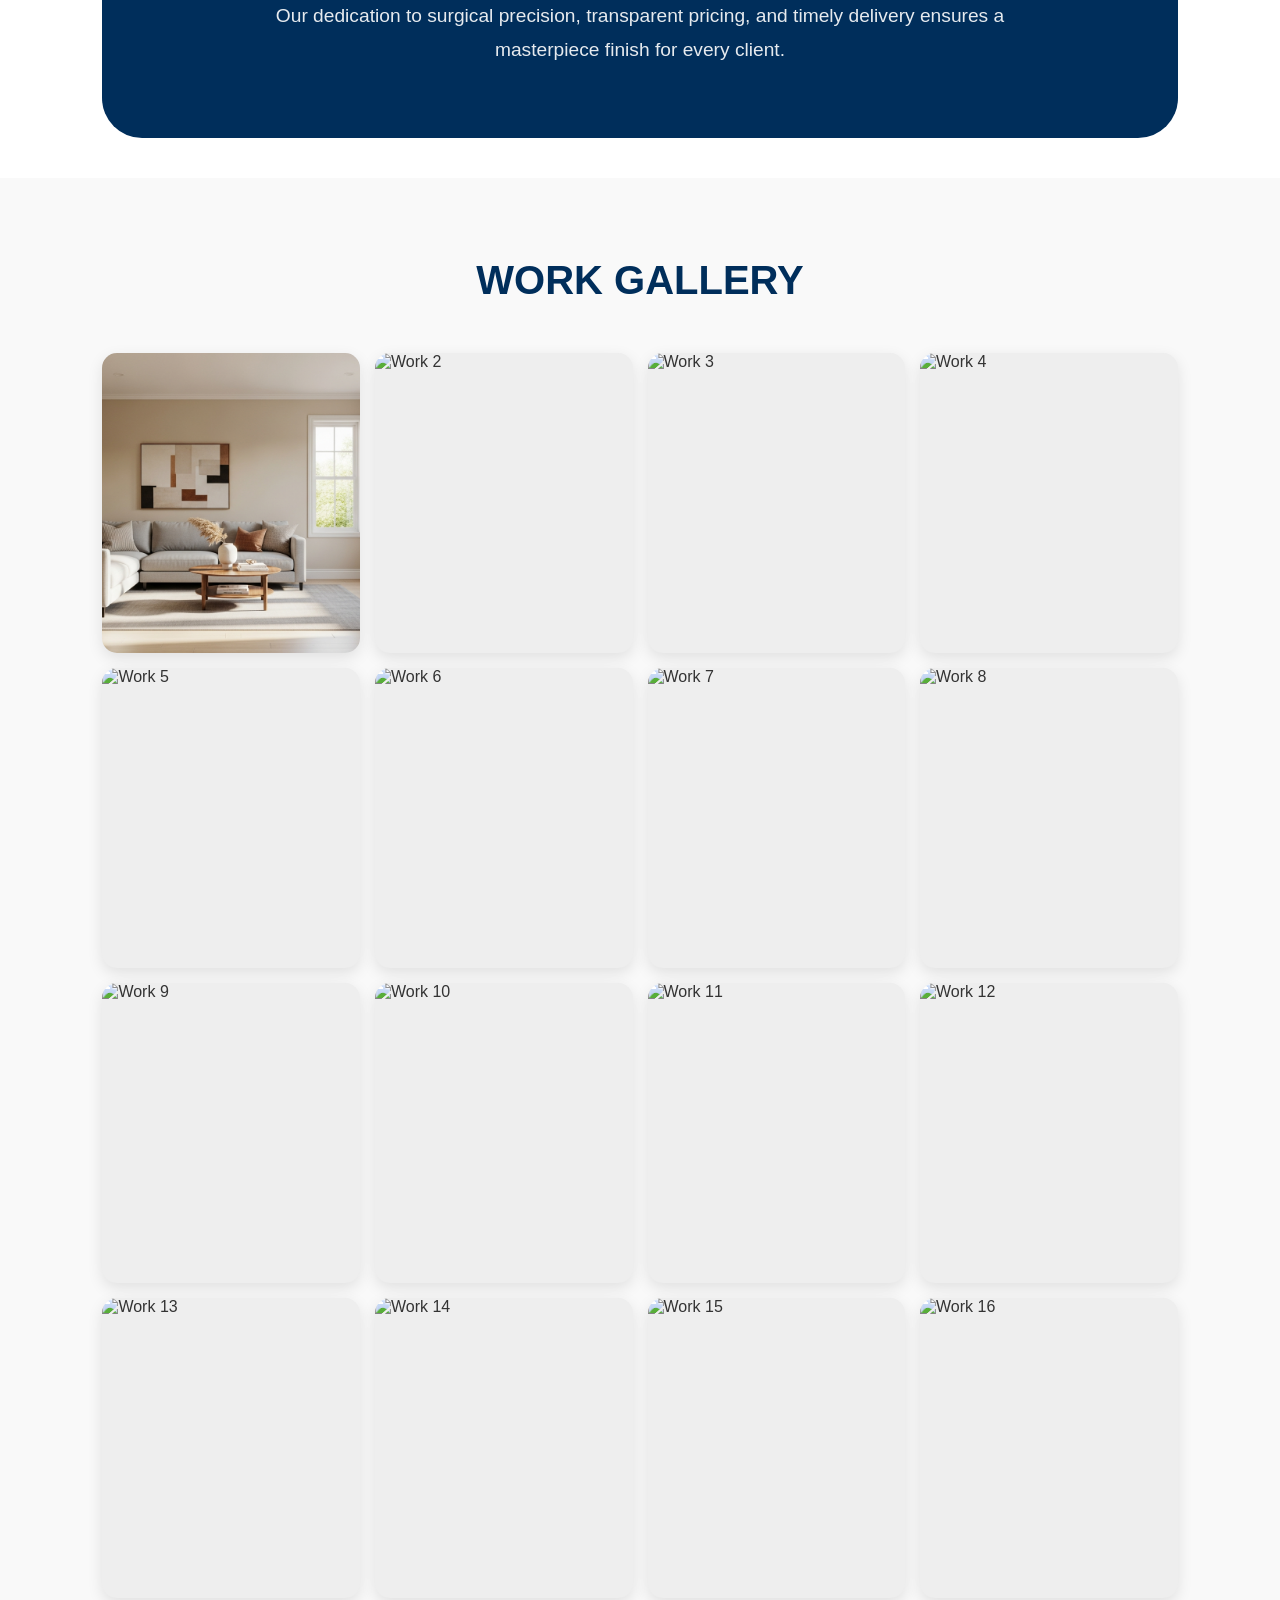
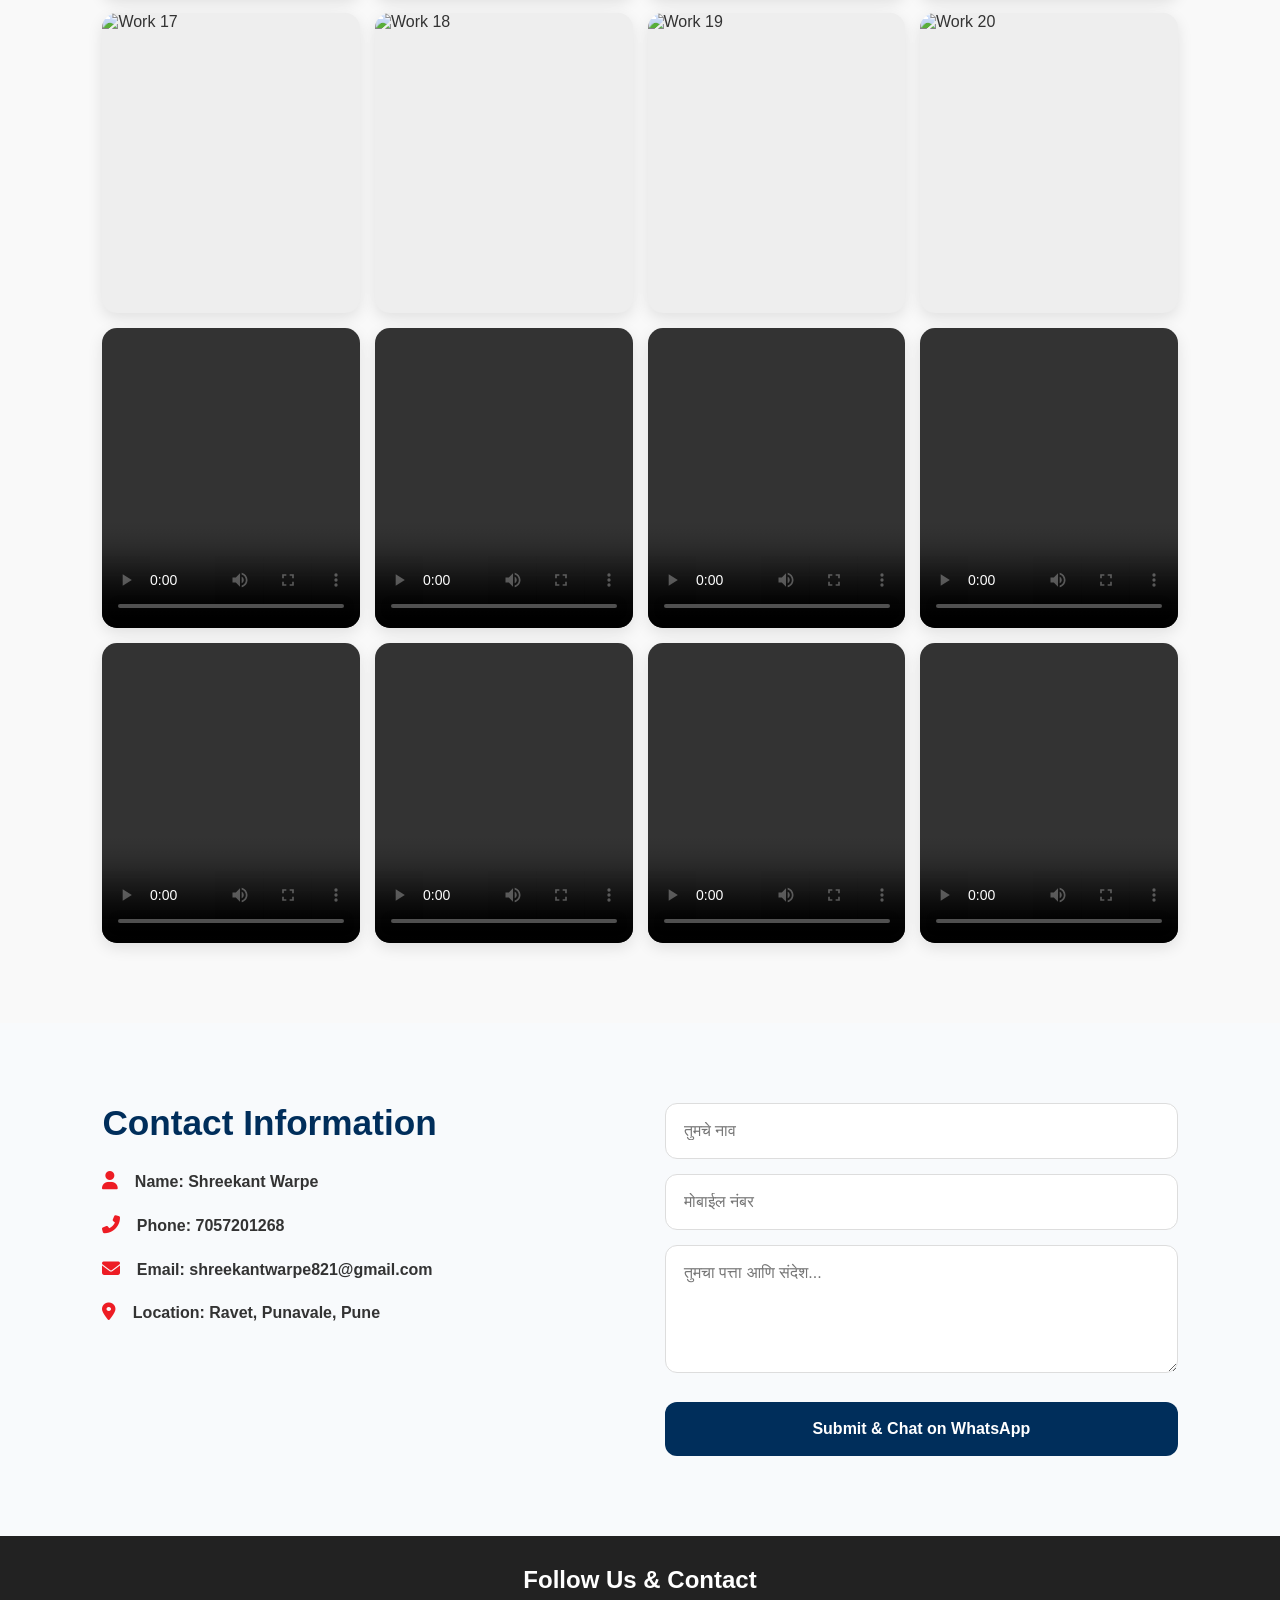
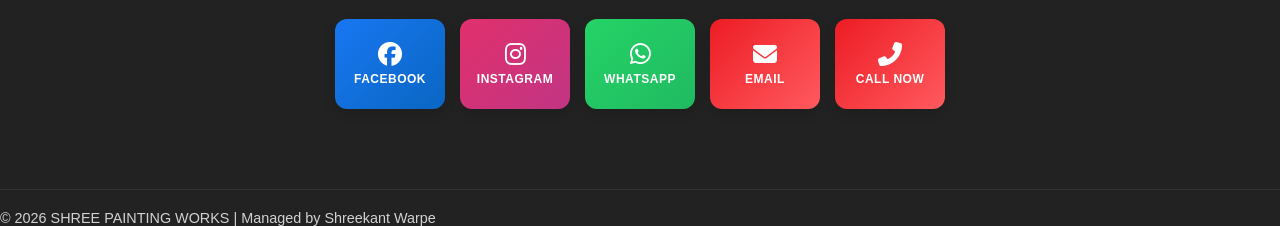
==== commit 00b9f38a: "call butotn" ====
--- a/public/index.html
+++ b/public/index.html
@@ -41,10 +41,7 @@
             <li><a href="Enquiry.html" class="nav-contact">
                 <span>Enquiry</span>
             </a></li>
-            <li><a href="tel:7057201268" class="contact-button btn-call" title="Call Now">
-                    <i class="fas fa-phone-alt"></i>
-                    <span>Call Now</span>
-                </a></li>
+            <li></li>
         </ul>
        
     </nav>
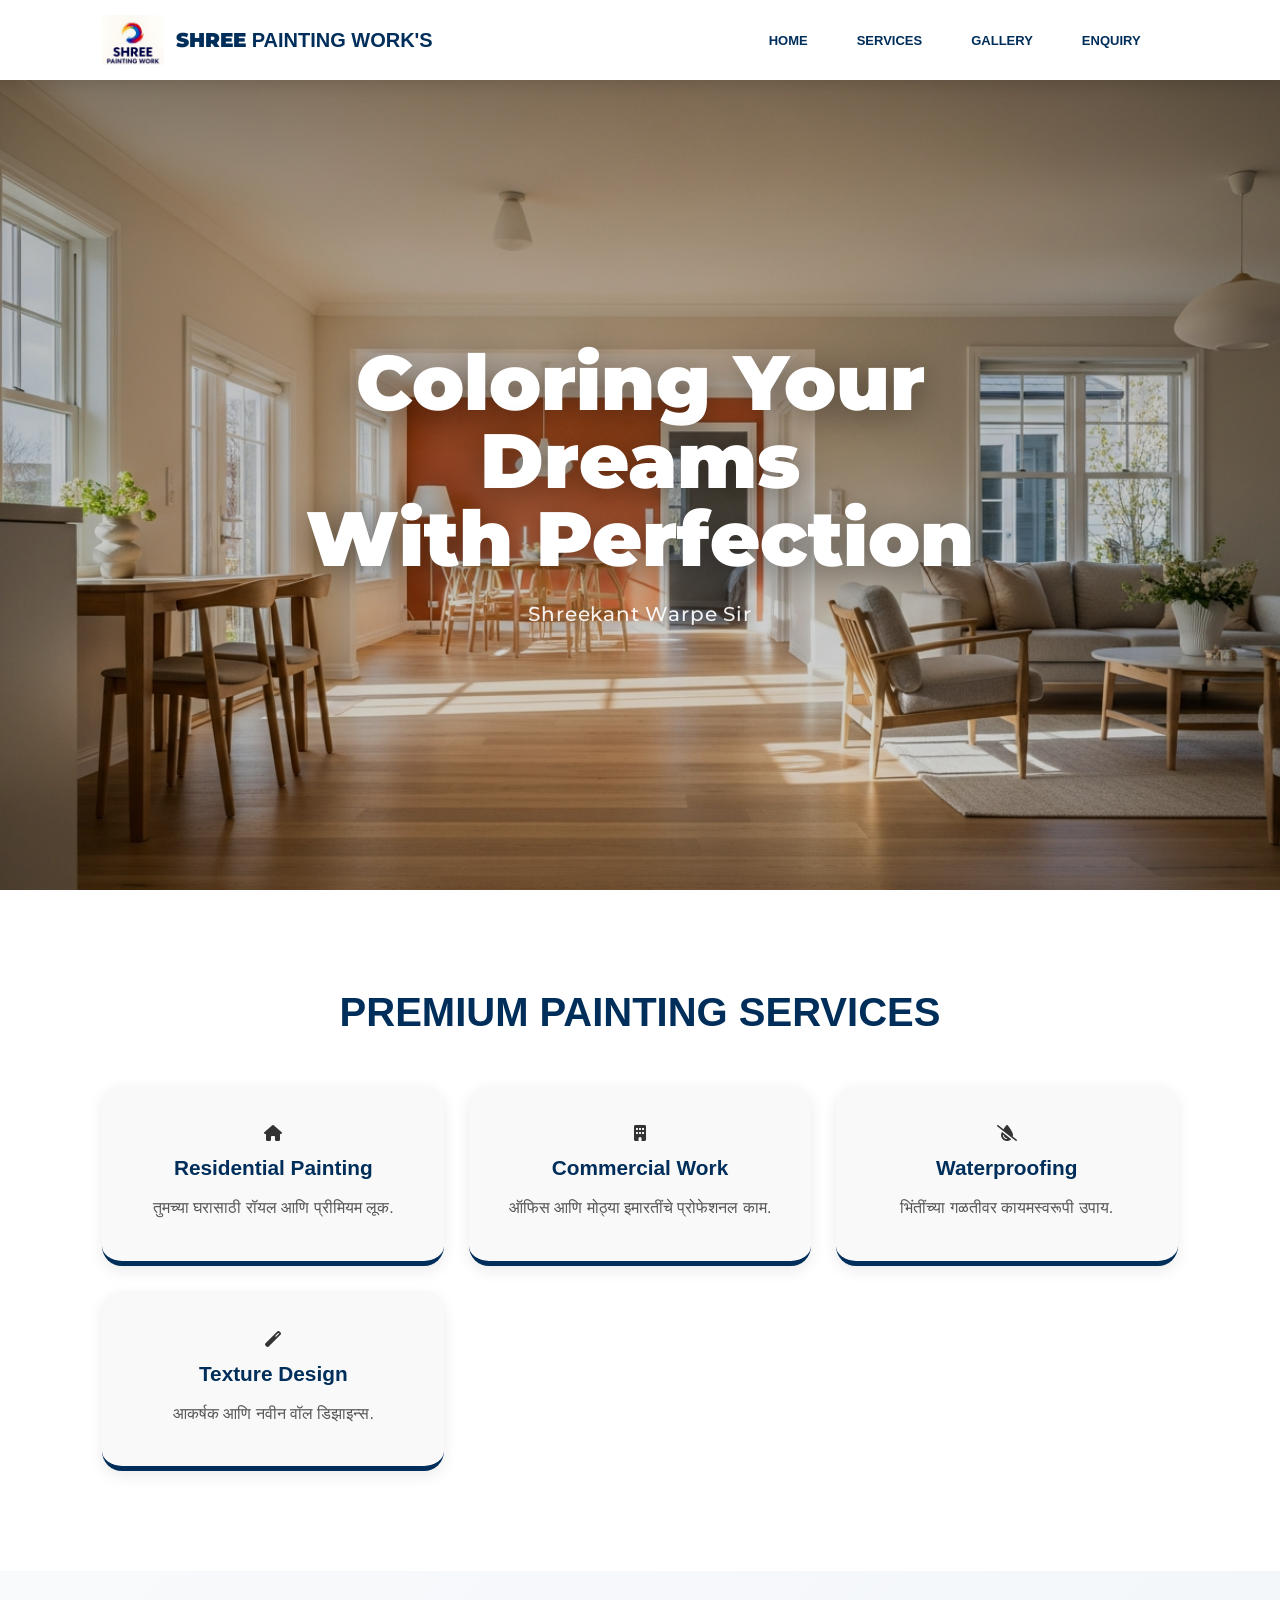
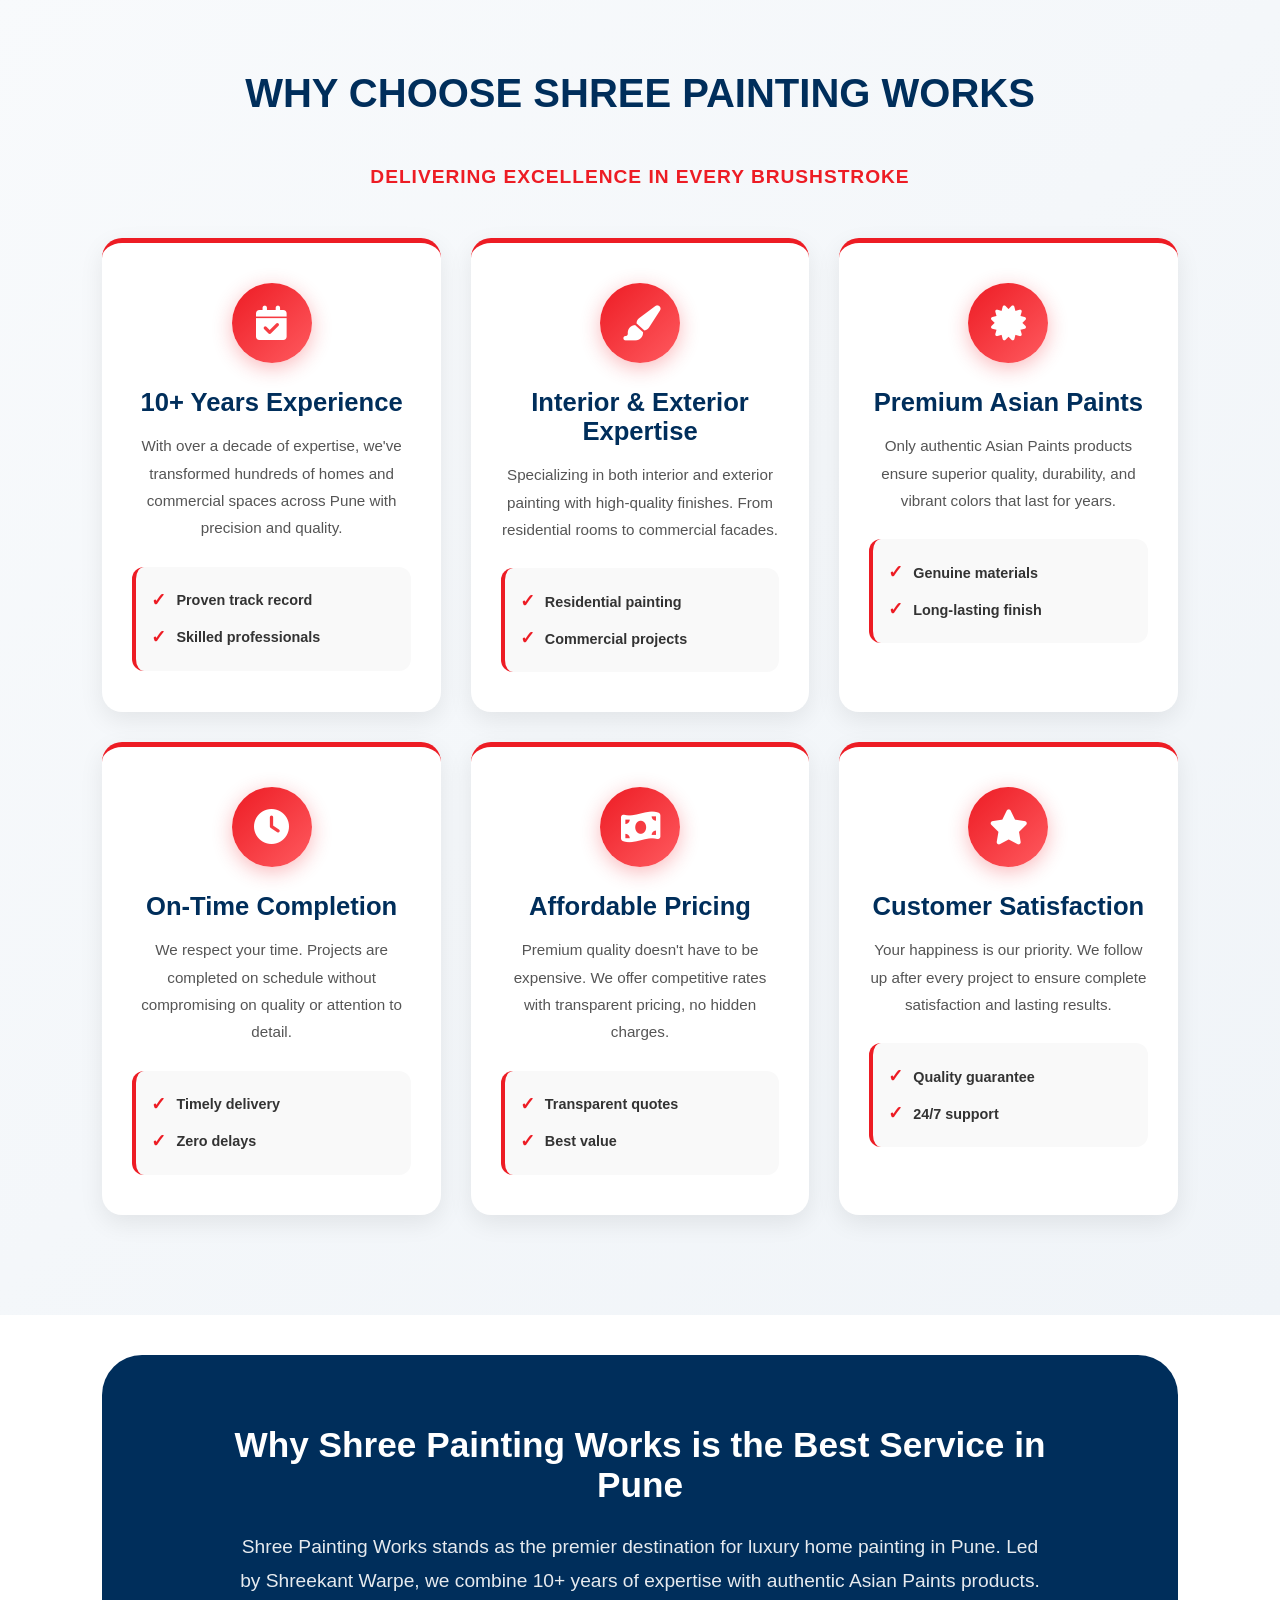
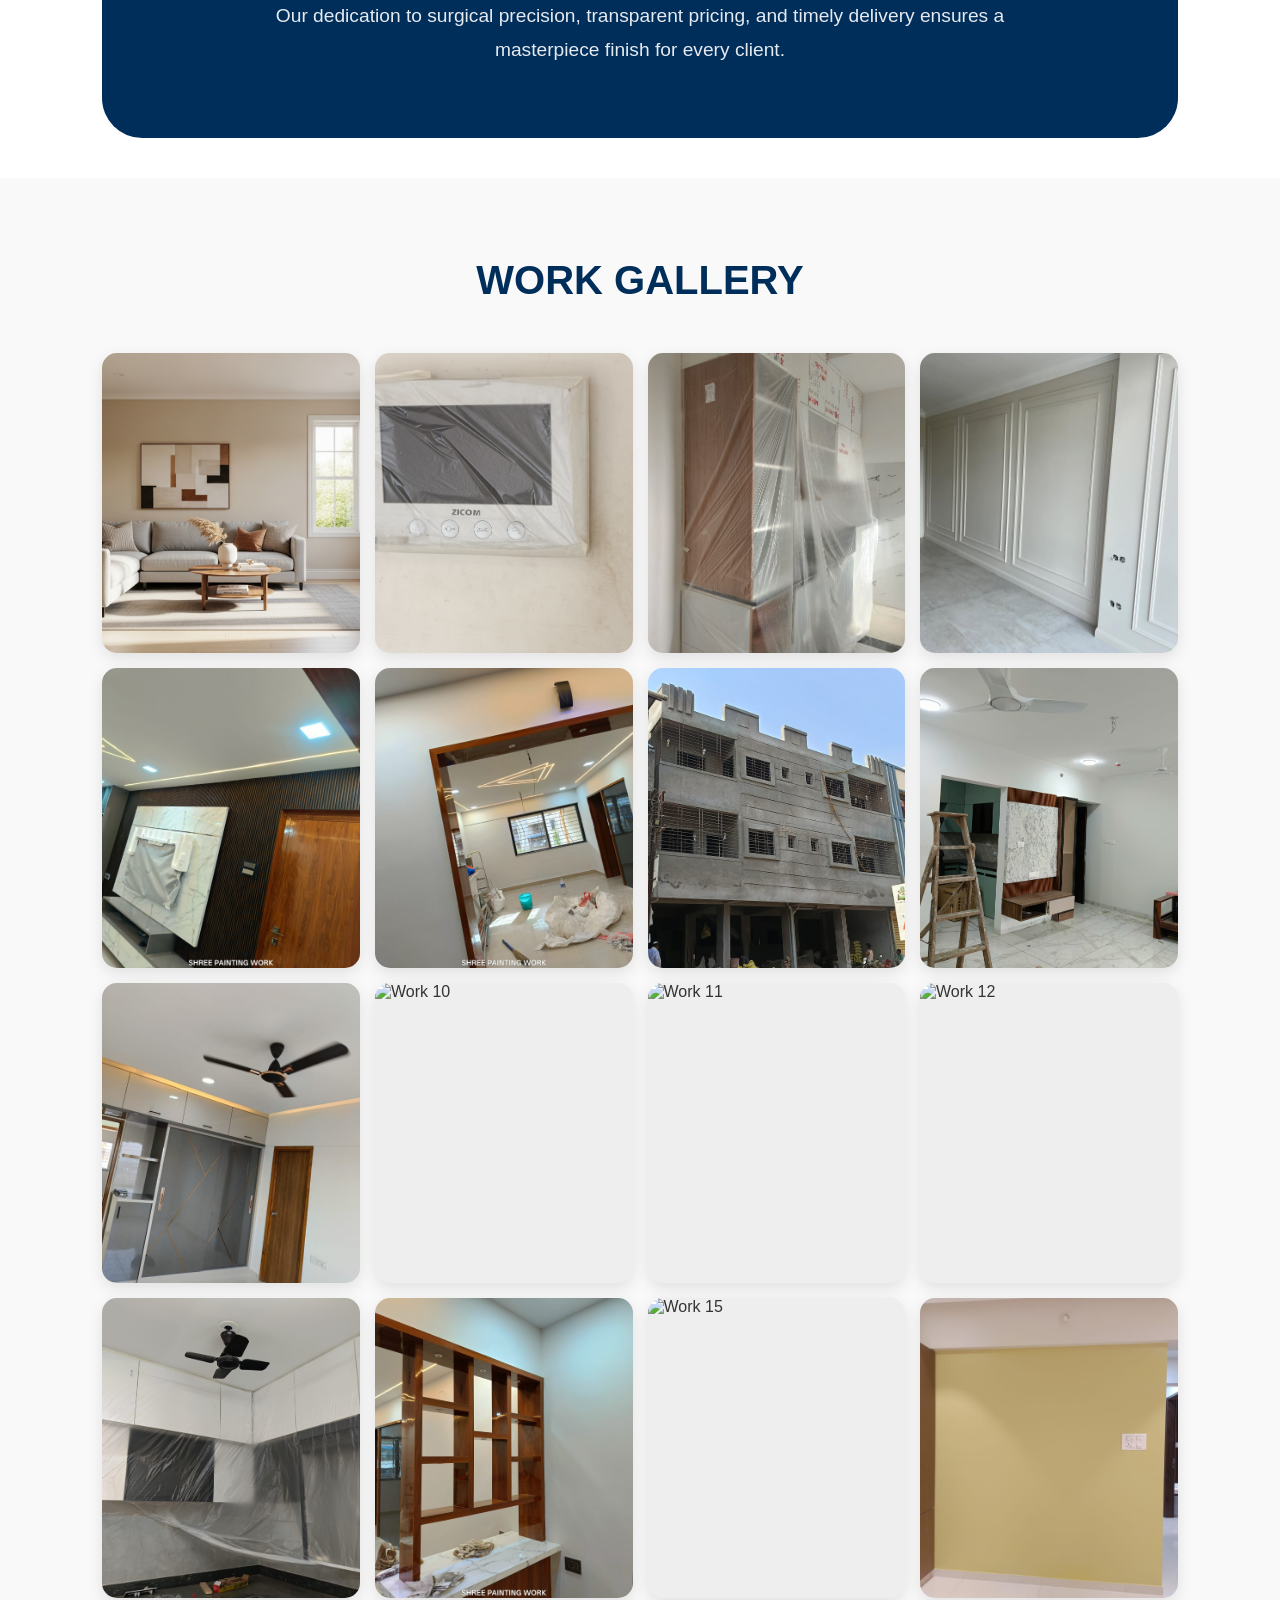
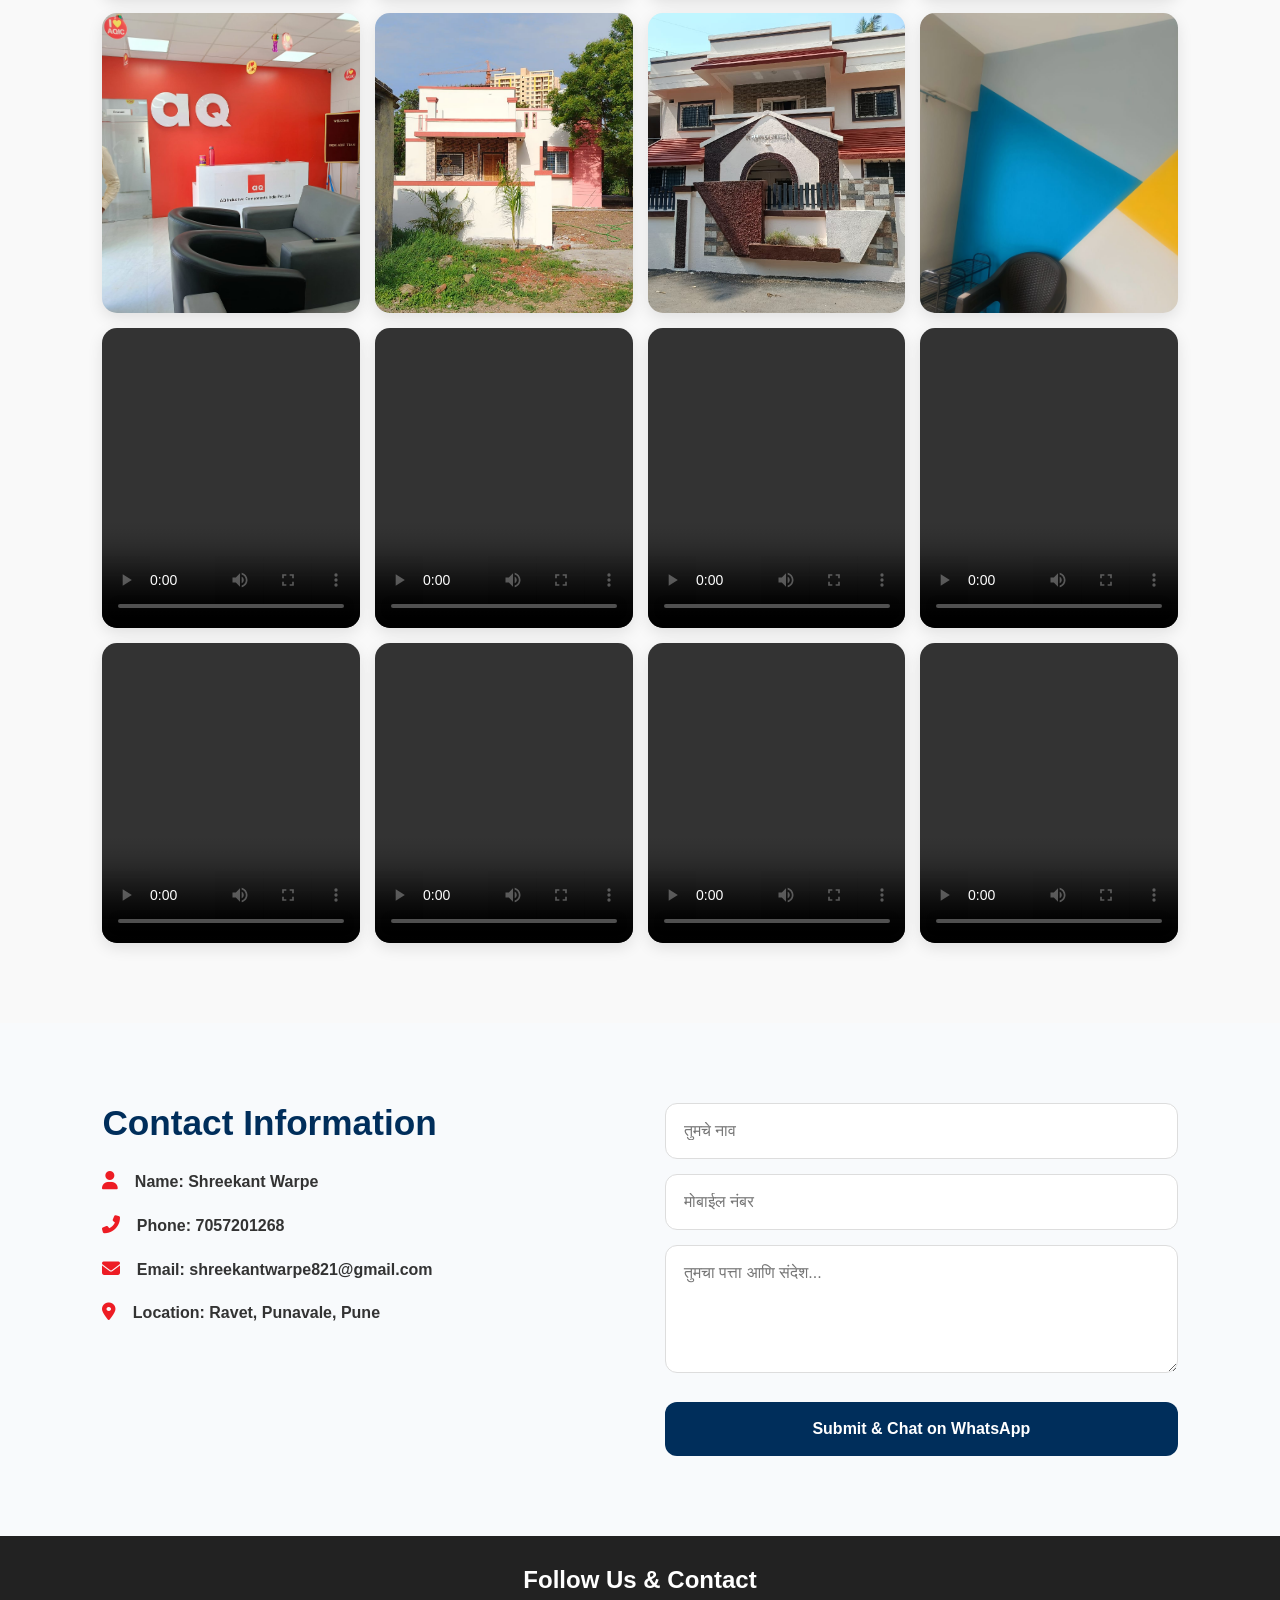
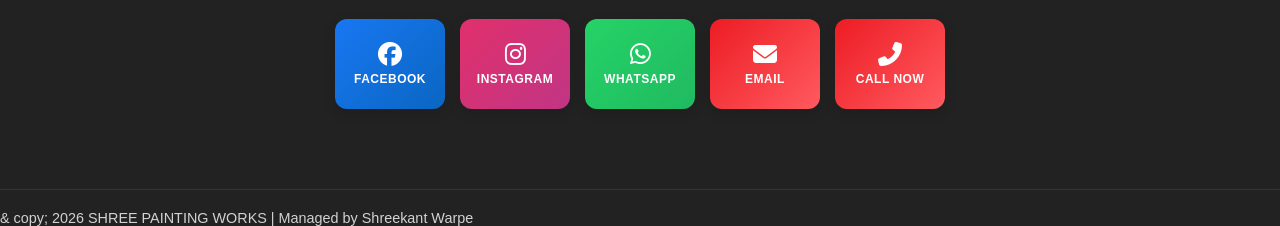
==== commit 63c56576: "kkdkd" ====
--- a/public/index.html
+++ b/public/index.html
@@ -32,10 +32,10 @@
             <li><a href="index.html" class="nav-home">
                 <span>Home</span>
             </a></li>
-            <li><a href="services.html" class="nav-services">
+            <li><a href="Services.html" class="nav-services">
                 <span>Services</span>
             </a></li>
-            <li><a href="gallery.html" class="nav-gallery">
+            <li><a href="Gallery.html" class="nav-gallery">
                 <span>Gallery</span>
             </a></li>
             <li><a href="Enquiry.html" class="nav-contact">
@@ -221,7 +221,7 @@
             </div>
         </div>
         <div class="footer-copyright">
-            &copy; 2026 SHREE PAINTING WORKS | Managed by Shreekant Warpe
+            &  copy;   2026 SHREE PAINTING WORKS | Managed by Shreekant Warpe
         </div>
     </footer>
 
